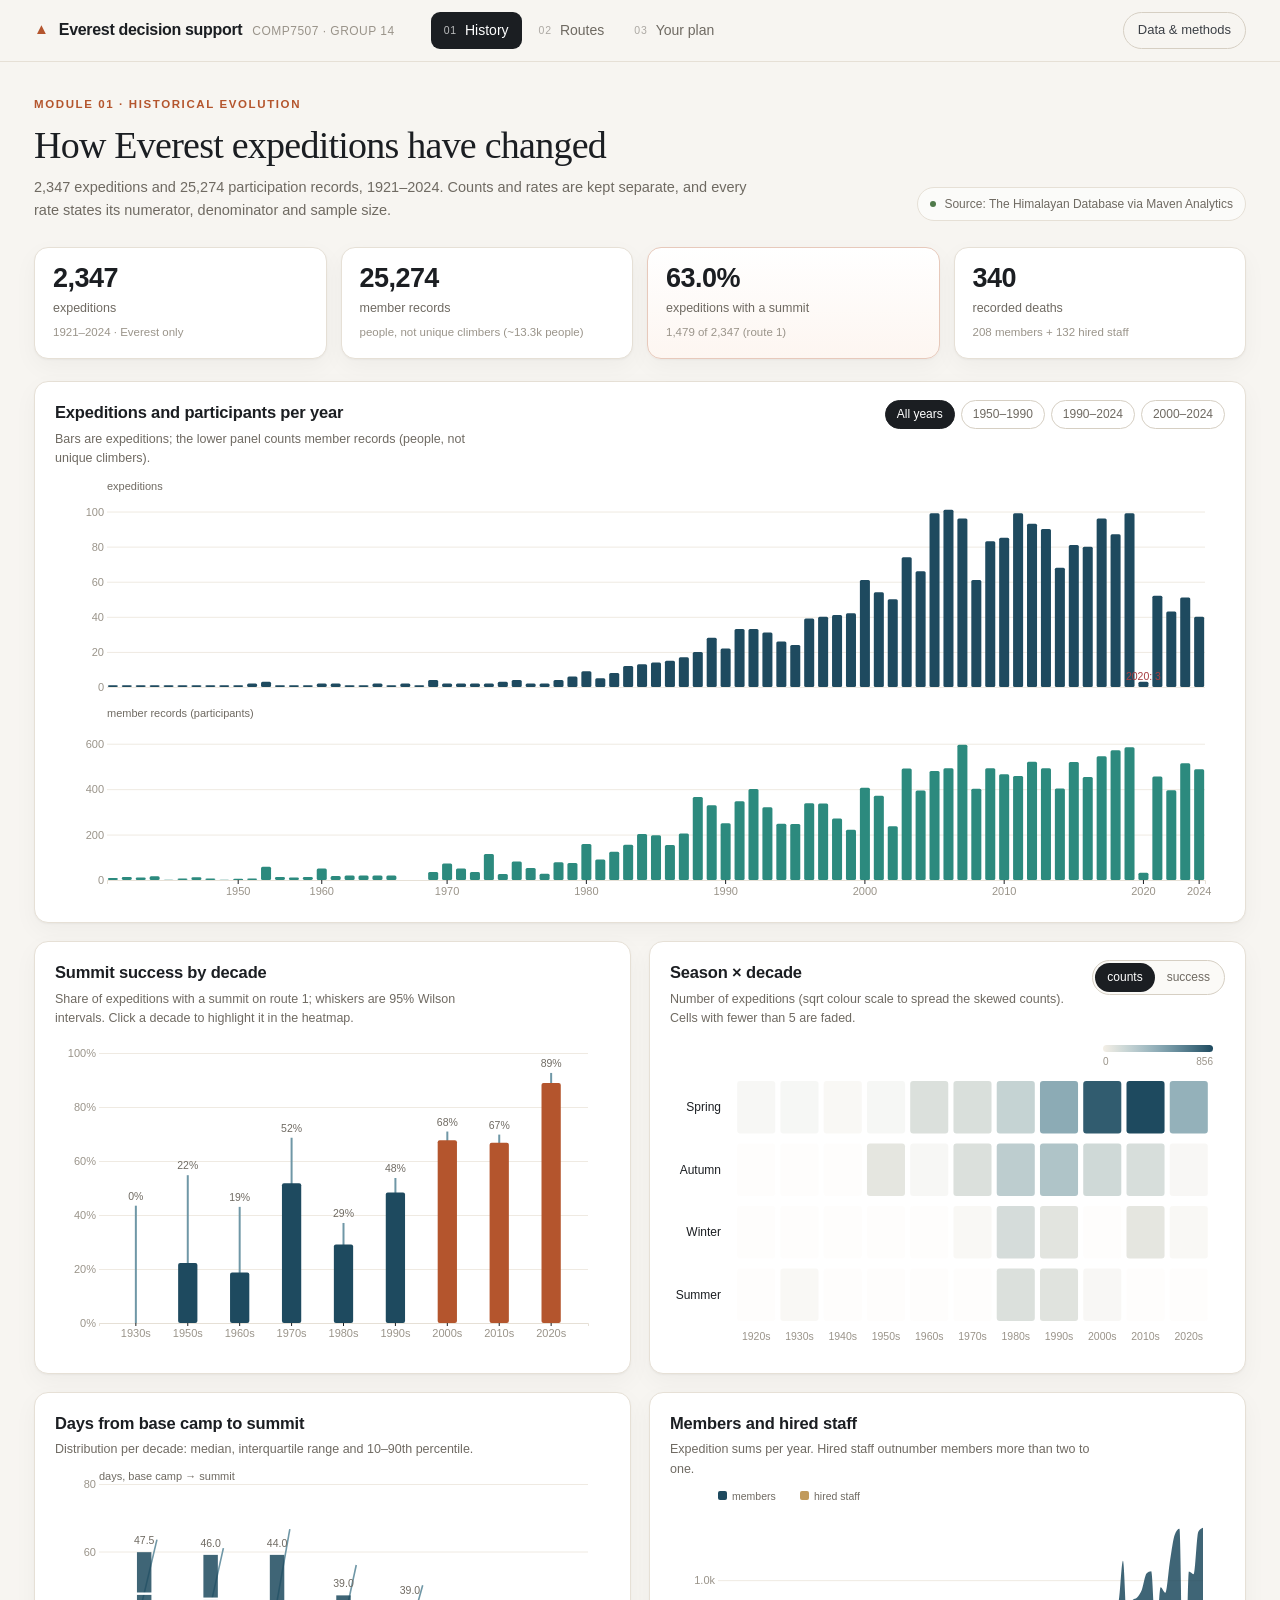
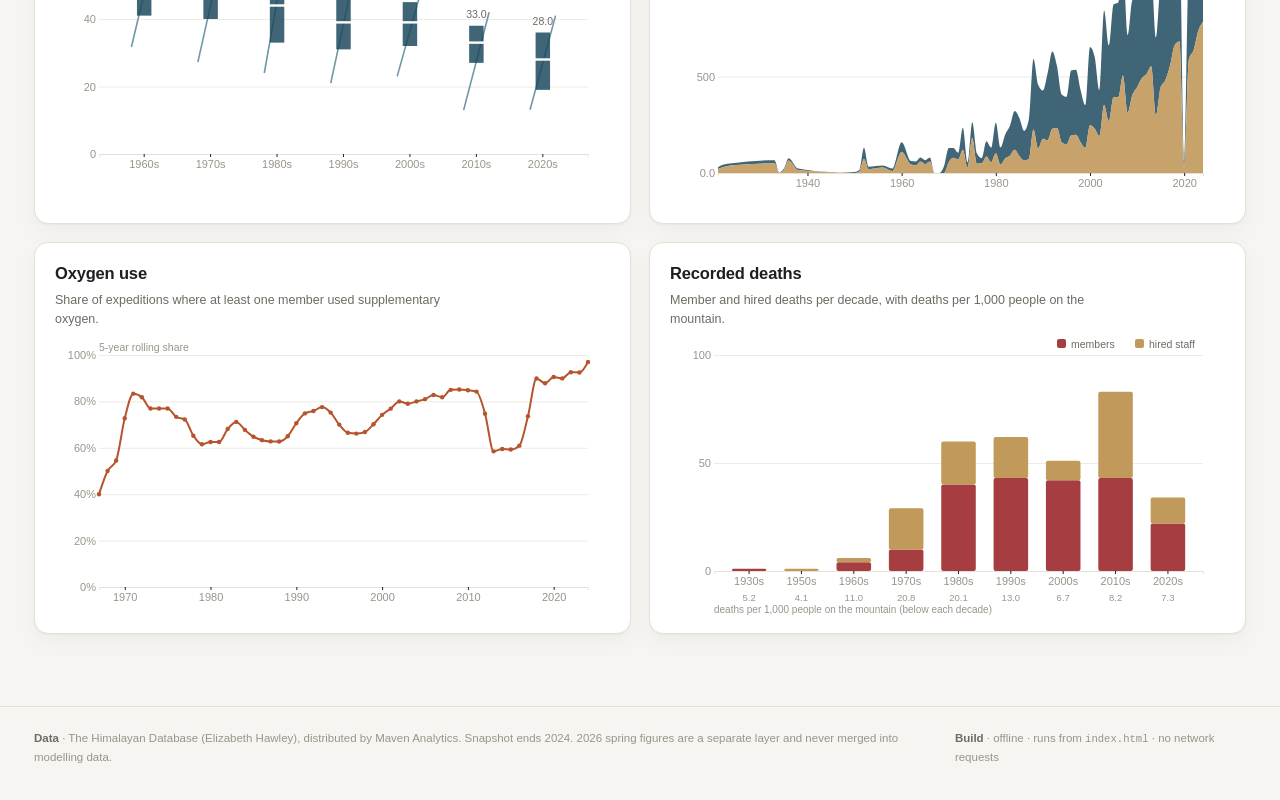
==== COMP7507 Visualization and visual analytics/GroupProject/COMP7507-G14-everest-project/everest-app/index.html @ 8e6b16fb "COMP7507 G14: baseline snapshot of Everest project before page 3 visualization changes Snapshot of t" ====
<!DOCTYPE html>
<html lang="en">
<head>
<meta charset="utf-8">
<meta name="viewport" content="width=device-width, initial-scale=1">
<title>Everest · climbing decision support</title>
<link rel="stylesheet" href="css/app.css">
</head>
<body>

<header class="topbar">
  <div class="brand">
    <span class="brand-mark">▲</span>
    <span class="brand-name">Everest decision support</span>
    <span class="brand-sub">COMP7507 · group 14</span>
  </div>
  <nav class="tabs" role="tablist" aria-label="Sections">
    <button class="tab is-active" role="tab" data-view="history" aria-selected="true">
      <span class="tab-num">01</span> History
    </button>
    <button class="tab" role="tab" data-view="routes" aria-selected="false">
      <span class="tab-num">02</span> Routes
    </button>
    <button class="tab" role="tab" data-view="plan" aria-selected="false">
      <span class="tab-num">03</span> Your plan
    </button>
  </nav>
  <div class="topbar-meta">
    <button class="ghost" id="open-methods" title="Data and methods"><span class="hide-sm">Data &amp; </span>methods</button>
  </div>
</header>

<main>
  <!-- ============================== 01 HISTORY ============================== -->
  <section class="view is-active" id="view-history" role="tabpanel">
    <div class="view-head">
      <div>
        <p class="eyebrow">Module 01 · historical evolution</p>
        <h1>How Everest expeditions have changed</h1>
        <p class="lede">
          2,347 expeditions and 25,274 participation records, 1921–2024. Counts and rates are
          kept separate, and every rate states its numerator, denominator and sample size.
        </p>
      </div>
      <div class="view-note">
        <span class="dot"></span> Source: The Himalayan Database via Maven Analytics
      </div>
    </div>

    <div class="kpis" id="m1-kpis"></div>

    <div class="card card--wide">
      <div class="card-head">
        <div>
          <h2>Expeditions and participants per year</h2>
          <p class="hint">Bars are expeditions; the lower panel counts member records (people, not unique climbers).</p>
        </div>
        <div class="chip-row" id="m1-era-chips"></div>
      </div>
      <div class="chart" id="m1-annual" style="height:430px"></div>
    </div>

    <div class="grid2">
      <div class="card">
        <div class="card-head">
          <div>
            <h2>Summit success by decade</h2>
            <p class="hint" id="m1-success-hint">Share of expeditions with a summit on route 1; whiskers are 95% Wilson intervals. Click a decade to highlight it in the heatmap.</p>
          </div>
        </div>
        <div class="chart" id="m1-success" style="height:320px"></div>
      </div>
      <div class="card">
        <div class="card-head">
          <div>
            <h2>Season × decade</h2>
            <p class="hint" id="m1-heat-hint">Number of expeditions (sqrt colour scale). Cells with fewer than 5 are faded.</p>
          </div>
          <div class="seg" id="m1-heat-toggle">
            <button data-mode="count" class="is-active">counts</button>
            <button data-mode="rate">success</button>
          </div>
        </div>
        <div class="chart" id="m1-heat" style="height:320px"></div>
      </div>
    </div>

    <div class="grid2">
      <div class="card">
        <div class="card-head">
          <div>
            <h2>Days from base camp to summit</h2>
            <p class="hint">Distribution per decade: median, interquartile range and 10–90th percentile.</p>
          </div>
        </div>
        <div class="chart" id="m1-duration" style="height:320px"></div>
      </div>
      <div class="card">
        <div class="card-head">
          <div>
            <h2>Members and hired staff</h2>
            <p class="hint">Expedition sums per year. Hired staff outnumber members more than two to one.</p>
          </div>
        </div>
        <div class="chart" id="m1-structure" style="height:320px"></div>
      </div>
    </div>

    <div class="grid2">
      <div class="card">
        <div class="card-head">
          <div>
            <h2>Oxygen use</h2>
            <p class="hint">Share of expeditions where at least one member used supplementary oxygen.</p>
          </div>
        </div>
        <div class="chart" id="m1-o2" style="height:280px"></div>
      </div>
      <div class="card">
        <div class="card-head">
          <div>
            <h2>Recorded deaths</h2>
            <p class="hint">Member and hired deaths per decade, with deaths per 1,000 people on the mountain.</p>
          </div>
        </div>
        <div class="chart" id="m1-deaths" style="height:280px"></div>
      </div>
    </div>
  </section>

  <!-- ============================== 02 ROUTES ============================== -->
  <section class="view" id="view-routes" role="tabpanel">
    <div class="view-head">
      <div>
        <p class="eyebrow">Module 02 · routes and current situation</p>
        <h1>Compare the two sides, like for like</h1>
        <p class="lede">
          Filter to a side, season, period or route group, then compare success, duration, team
          structure, oxygen and risk. Every number is recomputed from the same expedition rows.
        </p>
      </div>
      <div class="view-note">
        <span class="dot"></span> Terrain: SRTM 30 m · camps: OpenStreetMap
      </div>
    </div>

    <div class="filterbar" id="m2-filters"></div>
    <div class="kpis" id="m2-kpis"></div>

    <div class="grid2">
      <div class="card">
        <div class="card-head">
          <div>
            <h2>South vs north</h2>
            <p class="hint" id="m2-compare-hint">Like-for-like comparison under the current filters.</p>
          </div>
        </div>
        <div class="chart" id="m2-compare" style="height:360px"></div>
      </div>
      <div class="card">
        <div class="card-head">
          <div>
            <h2>Route families</h2>
            <p class="hint">Grouped by the leading route name, at least 20 expeditions, ordered by success.</p>
          </div>
        </div>
        <div class="chart" id="m2-routes" style="height:360px"></div>
      </div>
    </div>

    <div class="card card--wide" id="geo-card">
      <div class="card-head">
        <div>
          <h2>Route and terrain</h2>
          <p class="hint">SRTM elevation model with the two standard routes. Camps, cols and peaks are
          mapped in OpenStreetMap; drag the 3D view to orbit, scroll to zoom.</p>
        </div>
        <div class="seg" id="geo-mode">
          <button data-mode="map">Map</button>
          <button data-mode="3d">3D</button>
          <button data-mode="both" class="is-active">Both</button>
        </div>
      </div>
      <div class="geo-grid mode-both" id="geo-grid">
        <div class="geo-panel">
          <div class="geo-head"><span>Plan view</span><span id="geo-map-note">north up · 1:1</span></div>
          <div class="geo-map" id="geo-map"></div>
        </div>
        <div class="geo-panel" id="geo-panel-3d">
          <div class="geo-head"><span>Terrain</span><span class="geo-note">drag to orbit · scroll to zoom · <button class="geo-reset" id="geo-reset" type="button">reset view</button></span></div>
          <div class="geo-3d" id="geo-3d"></div>
        </div>
      </div>
      <div class="geo-foot" id="geo-foot"></div>
    </div>

    <div class="card card--wide">
      <div class="card-head">
        <div>
          <h2>Camp altitude profile (database)</h2>
          <p class="hint">
            Median altitude recorded in the free-text campsite field, by side, with the share of
            expeditions that list each camp. Hover a node for typical dates. Schematic cross-section, not a map.
          </p>
        </div>
        <div class="seg" id="m2-camp-side">
          <button data-side="south">South</button>
          <button data-side="north">North</button>
          <button data-side="both" class="is-active">Both</button>
        </div>
      </div>
      <div class="chart" id="m2-camps" style="height:380px"></div>
    </div>

    <div class="card card--wide current-card" id="m2-current"></div>
  </section>

  <!-- ============================== 03 PLAN ============================== -->
  <section class="view" id="view-plan" role="tabpanel">
    <div class="view-head">
      <div>
        <p class="eyebrow">Module 03 · profile and historical estimate</p>
        <h1>What would this plan have done?</h1>
        <p class="lede">
          Describe the plan. The estimate is the historical summit share of comparable climbing
          members, with model uncertainty, comparable sample size and calibration shown.
        </p>
      </div>
      <div class="view-note">
        <span class="dot"></span> Associations in historical records, not a forecast or promise
      </div>
    </div>

    <div class="plan-grid">
      <div class="card form-card" id="m3-form"></div>
      <div class="card result-card" id="m3-result"></div>
    </div>

    <div class="grid2">
      <div class="card">
        <div class="card-head">
          <div>
            <h2>Calibration</h2>
            <p class="hint">Predicted vs observed summit share on the held-out 2020–2024 seasons.</p>
          </div>
        </div>
        <div class="chart" id="m3-calibration" style="height:300px"></div>
      </div>
      <div class="card" id="m3-metrics-card"></div>
    </div>
  </section>
</main>

<footer class="footer">
  <div>
    <strong>Data</strong> · The Himalayan Database (Elizabeth Hawley), distributed by Maven Analytics.
    Snapshot ends 2024. 2026 spring figures are a separate layer and never merged into modelling data.
  </div>
  <div>
    <strong>Build</strong> · offline · runs from <code>index.html</code> · no network requests
  </div>
</footer>

<div class="modal" id="methods-modal" aria-hidden="true">
  <div class="modal-panel" role="dialog" aria-modal="true" aria-labelledby="methods-title">
    <div class="modal-head">
      <h2 id="methods-title">Data &amp; methods</h2>
      <button class="ghost" id="close-methods" aria-label="Close">Close ✕</button>
    </div>
    <div class="modal-body" id="methods-body"></div>
  </div>
</div>

<div class="tooltip" id="tooltip" role="status"></div>

<script src="vendor/d3.v7.min.js"></script>
<script src="vendor/three.min.js"></script>
<script src="data/everest_data.js"></script>
<script src="data/model.js"></script>
<script src="data/terrain/terrain.js"></script>
<script src="data/terrain/features.js"></script>
<script src="js/util.js"></script>
<script src="js/module1.js"></script>
<script src="js/module2.js"></script>
<script src="js/geo.js"></script>
<script src="js/module3.js"></script>
<script src="js/selftest.js"></script>
<script src="js/app.js"></script>
</body>
</html>
---- COMP7507 Visualization and visual analytics/GroupProject/COMP7507-G14-everest-project/everest-app/css/app.css ----
/* ==========================================================================
   Everest decision support — COMP7507 group 14
   Offline stylesheet. No web fonts, no external assets.
   ========================================================================== */

:root {
  --bg: #f7f5f1;
  --card: #ffffff;
  --ink: #1b1e22;
  --ink-soft: #3c4046;
  --muted: #6f6a62;
  --faint: #9a948a;
  --line: #e6e0d6;
  --line-strong: #d6cfc3;
  --navy: #1e4a5f;
  --navy-soft: #4d7d8f;
  --rust: #b4552d;
  --rust-soft: #d08a68;
  --teal: #2c8a7e;
  --sand: #c19a5b;
  --plum: #6d4f7c;
  --red: #a63d40;
  --green: #4f7a4a;
  --shadow: 0 1px 2px rgba(28, 24, 18, .04), 0 8px 24px rgba(28, 24, 18, .04);
  --radius: 14px;
}

* { box-sizing: border-box; }

html { scroll-behavior: smooth; }

body {
  margin: 0;
  overflow-x: hidden;
  background: var(--bg);
  color: var(--ink);
  font-family: -apple-system, BlinkMacSystemFont, "Segoe UI", "Helvetica Neue", Arial, sans-serif;
  font-size: 15px;
  line-height: 1.55;
  -webkit-font-smoothing: antialiased;
}

h1, h2, h3 { margin: 0; font-weight: 600; letter-spacing: -.015em; }
p { margin: 0; }
button { font: inherit; color: inherit; cursor: pointer; }
code { font-family: ui-monospace, SFMono-Regular, Menlo, monospace; font-size: .92em; }

/* ---------------------------------------------------------------- topbar */
.topbar {
  position: sticky;
  top: 0;
  z-index: 40;
  display: flex;
  align-items: center;
  gap: 28px;
  padding: 0 34px;
  height: 62px;
  background: rgba(247, 245, 241, .92);
  backdrop-filter: saturate(140%) blur(10px);
  border-bottom: 1px solid var(--line);
}

.brand { display: flex; align-items: baseline; gap: 10px; min-width: 0; }
.brand-mark { color: var(--rust); font-size: 15px; transform: translateY(-1px); }
.brand-name { font-weight: 650; letter-spacing: -.02em; font-size: 16px; white-space: nowrap; }
.brand-sub { color: var(--faint); font-size: 12px; letter-spacing: .04em; text-transform: uppercase; white-space: nowrap; }

.tabs { display: flex; gap: 4px; margin-left: 8px; }
.tab {
  border: 0;
  background: transparent;
  padding: 8px 13px;
  border-radius: 9px;
  color: var(--muted);
  display: flex;
  align-items: center;
  gap: 8px;
  font-size: 14px;
  transition: background .15s, color .15s;
}
.tab:hover { background: rgba(30, 74, 95, .06); color: var(--ink); }
.tab.is-active { background: var(--ink); color: #fff; }
.tab-num { font-size: 10.5px; letter-spacing: .08em; opacity: .55; }
.tab.is-active .tab-num { opacity: .7; }

.topbar-meta { margin-left: auto; }
.ghost {
  border: 1px solid var(--line-strong);
  background: transparent;
  border-radius: 999px;
  padding: 7px 14px;
  font-size: 13px;
  color: var(--ink-soft);
  transition: background .15s, border-color .15s;
}
.ghost:hover { background: #fff; border-color: var(--faint); }

/* ------------------------------------------------------------------ view */
main { max-width: 1280px; margin: 0 auto; padding: 34px 34px 72px; }

.view { display: none; }
.view.is-active { display: block; animation: fade .22s ease; }
@media (prefers-reduced-motion: reduce) {
  .view.is-active { animation: none; }
  * { scroll-behavior: auto !important; }
}
@keyframes fade { from { opacity: 0; transform: translateY(4px); } to { opacity: 1; transform: none; } }

.view-head {
  display: flex;
  justify-content: space-between;
  align-items: flex-end;
  gap: 28px;
  margin-bottom: 26px;
}
.eyebrow {
  font-size: 11.5px;
  letter-spacing: .14em;
  text-transform: uppercase;
  color: var(--rust);
  margin-bottom: 10px;
  font-weight: 600;
}
.view-head h1 {
  font-family: "Iowan Old Style", "Palatino Linotype", Palatino, Georgia, serif;
  font-size: 38px;
  line-height: 1.12;
  font-weight: 500;
  letter-spacing: -.02em;
}
.lede { color: var(--muted); max-width: 720px; margin-top: 10px; font-size: 14.5px; }
.view-note {
  flex: none;
  font-size: 12px;
  color: var(--muted);
  border: 1px solid var(--line);
  background: rgba(255, 255, 255, .6);
  padding: 7px 12px;
  border-radius: 999px;
  display: flex;
  align-items: center;
  gap: 8px;
  white-space: nowrap;
}
.dot { width: 6px; height: 6px; border-radius: 50%; background: var(--green); display: inline-block; }

/* ------------------------------------------------------------------ kpi */
.kpis { display: grid; grid-template-columns: repeat(4, 1fr); gap: 14px; margin-bottom: 22px; }
.kpi {
  background: var(--card);
  border: 1px solid var(--line);
  border-radius: var(--radius);
  padding: 16px 18px;
  box-shadow: var(--shadow);
}
.kpi-value {
  font-size: 27px;
  font-weight: 600;
  letter-spacing: -.02em;
  font-variant-numeric: tabular-nums;
  line-height: 1.1;
}
.kpi-value small { font-size: 14px; font-weight: 500; color: var(--muted); letter-spacing: 0; }
.kpi-label { font-size: 12.5px; color: var(--muted); margin-top: 5px; }
.kpi-sub { font-size: 11.5px; color: var(--faint); margin-top: 6px; }
.kpi--accent { border-color: #e7c9bb; background: linear-gradient(180deg, #fff, #fdf6f1); }

/* ----------------------------------------------------------------- card */
.card {
  background: var(--card);
  border: 1px solid var(--line);
  border-radius: var(--radius);
  padding: 18px 20px 16px;
  box-shadow: var(--shadow);
  margin-bottom: 18px;
  min-width: 0;
}
.card-head {
  display: flex;
  justify-content: space-between;
  align-items: flex-start;
  gap: 18px;
  margin-bottom: 8px;
}
.card h2 { font-size: 16.5px; letter-spacing: -.01em; }
.card .hint { font-size: 12.5px; color: var(--muted); margin-top: 4px; max-width: 62ch; }
.grid2 { display: grid; grid-template-columns: 1fr 1fr; gap: 18px; }
.grid2 .card { margin-bottom: 0; }
.grid2 + .grid2, .card--wide + .grid2, .grid2 + .card, .card + .grid2 { margin-top: 18px; }
.chart { width: 100%; position: relative; }
.chart svg { display: block; overflow: visible; }

/* ------------------------------------------------------------------ seg */
.seg { display: inline-flex; border: 1px solid var(--line-strong); border-radius: 999px; padding: 2px; background: #fbfaf7; }
.seg button {
  border: 0; background: transparent; padding: 5px 12px; border-radius: 999px;
  font-size: 12px; color: var(--muted); transition: background .15s, color .15s;
}
.seg button.is-active { background: var(--ink); color: #fff; }

.chip-row { display: flex; gap: 6px; flex-wrap: wrap; justify-content: flex-end; }
.chip {
  border: 1px solid var(--line-strong); background: #fff; border-radius: 999px;
  padding: 4px 11px; font-size: 12px; color: var(--muted);
}
.chip.is-active { background: var(--ink); border-color: var(--ink); color: #fff; }

/* --------------------------------------------------------------- filters */
.filterbar {
  display: flex; flex-wrap: wrap; gap: 22px; align-items: flex-end;
  background: var(--card); border: 1px solid var(--line); border-radius: var(--radius);
  padding: 14px 18px; margin-bottom: 18px; box-shadow: var(--shadow);
}
.filter-group { display: flex; flex-direction: column; gap: 6px; }
.filter-label { font-size: 10.5px; letter-spacing: .1em; text-transform: uppercase; color: var(--faint); font-weight: 600; }
.filter-group .seg button { padding: 5px 10px; font-size: 12px; }
.filter-reset { margin-left: auto; }

/* --------------------------------------------------------------- tooltip */
.tooltip {
  position: fixed; z-index: 90; pointer-events: none; opacity: 0;
  transform: translate(-50%, -100%);
  background: rgba(27, 30, 34, .95); color: #fff; border-radius: 8px;
  padding: 8px 11px; font-size: 12px; line-height: 1.45; max-width: 300px;
  box-shadow: 0 8px 24px rgba(0, 0, 0, .18); transition: opacity .12s;
}
.tooltip.is-on { opacity: 1; }
.tooltip strong { font-weight: 600; }
.tooltip .tt-muted { color: #b9b6b0; }

/* ------------------------------------------------------------------- geo */
.geo-grid { display: grid; grid-template-columns: 1fr 1fr; gap: 14px; }
.geo-grid.mode-map { grid-template-columns: 1fr; }
.geo-grid.mode-map #geo-panel-3d { display: none; }
.geo-grid.mode-3d { grid-template-columns: 1fr; }
.geo-grid.mode-3d .geo-panel:first-child { display: none; }
.geo-panel { border: 1px solid var(--line); border-radius: 10px; overflow: hidden; background: #fbfaf7; min-width: 0; }
.geo-head { display: flex; justify-content: space-between; gap: 12px; font-size: 10.5px; letter-spacing: .09em;
  text-transform: uppercase; color: var(--faint); padding: 8px 12px; border-bottom: 1px solid var(--line); }
.geo-head .geo-note { text-transform: none; letter-spacing: 0; font-size: 10.5px; }
.geo-reset { border: 0; background: transparent; padding: 0; font: inherit; color: var(--navy);
  text-decoration: underline; cursor: pointer; }
.geo-map { height: 680px; position: relative; }
.geo-3d { height: 680px; position: relative; background: linear-gradient(180deg, #eef3f6 0%, #f8f5ef 78%); }
.geo-3d canvas { display: block; width: 100%; height: 100%; }
.geo-overlay { position: absolute; inset: 0; pointer-events: none; }
.geo-label {
  position: absolute; transform: translate(-50%, -100%); font-size: 10.5px; line-height: 1.2;
  color: var(--ink); background: rgba(255, 255, 255, .82); padding: 1px 4px; border-radius: 3px;
  white-space: nowrap; box-shadow: 0 0 0 1px rgba(0,0,0,.04);
}
.geo-label.is-peak { background: rgba(255,255,255,.6); color: #5a554d; font-size: 10px; }
.geo-hint { position: absolute; left: 12px; bottom: 10px; font-size: 10px; color: rgba(27,30,34,.65);
  background: rgba(255,255,255,.75); padding: 2px 6px; border-radius: 4px; }
.geo-fallback { display: flex; align-items: center; justify-content: center; height: 100%; padding: 24px;
  text-align: center; font-size: 12.5px; color: var(--muted); }
.geo-foot { margin-top: 10px; font-size: 11px; color: var(--faint); line-height: 1.5; }
.geo-foot a { color: var(--navy); text-decoration: none; border-bottom: 1px solid rgba(30,74,95,.25); }
@media (max-width: 1100px) {
  .geo-grid, .geo-grid.mode-both { grid-template-columns: 1fr; }
  .geo-map, .geo-3d { height: 460px; }
}

/* --------------------------------------------------------------- current */
.current-card { background: linear-gradient(180deg, #fffdf9, #fbf7ef); border-color: #e8dcc8; }
.current-grid { display: grid; grid-template-columns: repeat(4, 1fr); gap: 16px; margin-top: 6px; }
.current-item .v { font-size: 24px; font-weight: 600; letter-spacing: -.02em; font-variant-numeric: tabular-nums; }
.current-item .l { font-size: 12.5px; color: var(--ink-soft); margin-top: 2px; }
.current-item .n { font-size: 11px; color: var(--faint); margin-top: 5px; }
.current-src { margin-top: 14px; padding-top: 12px; border-top: 1px dashed var(--line-strong); font-size: 11.5px; color: var(--muted); display: flex; gap: 16px; flex-wrap: wrap; }
.current-src a { color: var(--navy); text-decoration: none; border-bottom: 1px solid rgba(30, 74, 95, .25); }
.current-src a:hover { border-bottom-color: var(--navy); }

/* ------------------------------------------------------------------ plan */
.plan-grid { display: grid; grid-template-columns: 380px 1fr; gap: 18px; margin-bottom: 18px; }
.plan-grid .card { margin-bottom: 0; }

.form-card h2 { font-size: 15px; margin-bottom: 2px; }
.form-section { padding: 14px 0 4px; border-top: 1px solid var(--line); }
.form-section:first-of-type { border-top: 0; padding-top: 6px; }
.field-label { font-size: 11px; letter-spacing: .09em; text-transform: uppercase; color: var(--faint); font-weight: 600; margin-bottom: 8px; display: flex; justify-content: space-between; }
.field-label .val { color: var(--ink); letter-spacing: 0; text-transform: none; font-size: 12.5px; font-variant-numeric: tabular-nums; }
.pills { display: flex; flex-wrap: wrap; gap: 6px; }
.pill {
  border: 1px solid var(--line-strong); background: #fff; border-radius: 9px;
  padding: 7px 10px; font-size: 13px; color: var(--ink-soft); min-width: 44px; text-align: center;
  transition: background .12s, color .12s, border-color .12s;
}
.pill:hover { border-color: var(--faint); }
.pill.is-active { background: var(--ink); border-color: var(--ink); color: #fff; }
.pill--wide { flex: 1; }
.range { width: 100%; accent-color: var(--navy); }
.range-row { display: flex; align-items: center; gap: 12px; }
.range-row output { width: 46px; text-align: right; font-variant-numeric: tabular-nums; font-weight: 600; font-size: 13px; }
.form-note { font-size: 11.5px; color: var(--faint); margin-top: 10px; line-height: 1.45; }
.form-actions { display: flex; gap: 8px; margin-top: 14px; }
.btn {
  border: 0; background: var(--ink); color: #fff; border-radius: 10px;
  padding: 10px 16px; font-size: 13.5px; font-weight: 550;
}
.btn:hover { background: #000; }
.btn--ghost { background: transparent; color: var(--ink-soft); border: 1px solid var(--line-strong); }

/* ---------------------------------------------------------------- result */
.result-card { display: flex; flex-direction: column; min-height: 460px; }
.result-top { display: flex; justify-content: space-between; align-items: flex-start; gap: 16px; }
.result-label { font-size: 11.5px; letter-spacing: .12em; text-transform: uppercase; color: var(--faint); font-weight: 600; }
.big-prob {
  font-size: 68px; line-height: 1; font-weight: 550; letter-spacing: -.04em;
  font-variant-numeric: tabular-nums; margin: 6px 0 2px;
}
.big-prob small { font-size: 26px; letter-spacing: -.02em; color: var(--muted); }
.prob-ci { font-size: 13px; color: var(--muted); font-variant-numeric: tabular-nums; }
.prob-bar { height: 8px; border-radius: 99px; background: #eee9e0; margin-top: 14px; position: relative; overflow: hidden; }
.prob-bar .fill { position: absolute; inset: 0 auto 0 0; background: var(--navy); border-radius: 99px; transition: width .5s cubic-bezier(.2,.7,.3,1); }
.prob-bar .ci { position: absolute; top: 0; bottom: 0; background: rgba(30, 74, 95, .25); transition: left .5s, width .5s; }
.prob-meta { display: flex; gap: 18px; flex-wrap: wrap; margin-top: 12px; font-size: 12.5px; color: var(--muted); }
.prob-meta b { color: var(--ink); font-variant-numeric: tabular-nums; }

.status { font-size: 12px; padding: 5px 10px; border-radius: 999px; border: 1px solid; white-space: nowrap; }
.status--good { color: var(--green); border-color: #cfe0c9; background: #f2f7ef; }
.status--limited { color: #8a6a1f; border-color: #ecdcb6; background: #fbf5e7; }
.status--insufficient { color: var(--red); border-color: #e8c9c5; background: #fbf1ef; }

.result-body { margin-top: 16px; display: grid; grid-template-columns: 1fr 1fr; gap: 18px; flex: 1; align-content: start; }
.result-block h3 { font-size: 11px; letter-spacing: .1em; text-transform: uppercase; color: var(--faint); margin-bottom: 8px; }
.drivers { display: flex; flex-direction: column; gap: 7px; }
.driver { display: grid; grid-template-columns: 1fr 86px; gap: 10px; align-items: center; font-size: 12.5px; }
.driver .bar { height: 6px; border-radius: 99px; background: #eee9e0; position: relative; overflow: hidden; }
.driver .bar i { position: absolute; top: 0; bottom: 0; border-radius: 99px; }
.driver .val { text-align: right; font-variant-numeric: tabular-nums; color: var(--muted); font-size: 12px; }
.result-note { font-size: 12px; color: var(--muted); margin-top: 14px; padding-top: 12px; border-top: 1px dashed var(--line-strong); }
.insufficient { display: flex; flex-direction: column; gap: 10px; padding: 22px 0; }
.insufficient h3 { font-size: 18px; letter-spacing: -.01em; }
.insufficient p { font-size: 13px; color: var(--muted); max-width: 60ch; }
.insufficient .obs { font-size: 13px; color: var(--ink-soft); }

/* -------------------------------------------------------------- cohorts */
.cohort-table { width: 100%; border-collapse: collapse; font-size: 12.5px; font-variant-numeric: tabular-nums; }
.cohort-table th { text-align: right; padding: 6px 4px; border-bottom: 1px solid var(--line); color: var(--faint);
  font-size: 10.5px; letter-spacing: .07em; text-transform: uppercase; font-weight: 600; }
.cohort-table th:first-child { text-align: left; }
.cohort-table td { text-align: right; padding: 7px 4px; border-bottom: 1px solid var(--line); }
.cohort-table td:first-child { text-align: left; color: var(--ink-soft); }
.cohort-table tr.is-on td { background: #f3f7f8; color: var(--ink); font-weight: 550; }

/* -------------------------------------------------------------- metrics */
.metrics-table { width: 100%; border-collapse: collapse; font-size: 12.5px; font-variant-numeric: tabular-nums; }
.metrics-table th, .metrics-table td { text-align: right; padding: 7px 6px; border-bottom: 1px solid var(--line); }
.metrics-table th:first-child, .metrics-table td:first-child { text-align: left; }
.metrics-table th { color: var(--faint); font-weight: 600; font-size: 11px; letter-spacing: .06em; text-transform: uppercase; }
.metrics-table tr.best td { background: #f4f8f3; }
.metrics-note { font-size: 11.5px; color: var(--faint); margin-top: 10px; line-height: 1.5; }

/* ----------------------------------------------------------------- modal */
.modal {
  position: fixed; inset: 0; z-index: 100; display: none;
  background: rgba(24, 22, 18, .42);
  padding: 40px 20px;
}
.modal.is-open { display: flex; justify-content: center; align-items: flex-start; overflow: auto; }
.modal-panel {
  background: var(--card); border-radius: 18px; width: min(860px, 100%);
  box-shadow: 0 30px 80px rgba(0, 0, 0, .25); padding: 26px 30px 30px;
}
.modal-head { display: flex; justify-content: space-between; align-items: center; margin-bottom: 14px; }
.modal-head h2 { font-family: "Iowan Old Style", Georgia, serif; font-size: 26px; font-weight: 500; }
.modal-body h3 { font-size: 13px; letter-spacing: .08em; text-transform: uppercase; color: var(--faint); margin: 22px 0 8px; }
.modal-body p, .modal-body li { font-size: 13.5px; color: var(--ink-soft); }
.modal-body ul { padding-left: 18px; margin: 6px 0; }
.modal-body li { margin-bottom: 6px; }
.modal-body code { background: #f3efe7; padding: 1px 5px; border-radius: 5px; }
.sources { display: flex; flex-direction: column; gap: 6px; font-size: 12.5px; }
.sources a { color: var(--navy); text-decoration: none; }
.sources a:hover { text-decoration: underline; }

/* -------------------------------------------------------------- selftest */
.selftest { position: fixed; inset: 0; z-index: 120; background: rgba(24, 22, 18, .5); padding: 36px 18px; overflow: auto; }
.selftest-card { max-width: 1000px; margin: 0 auto; background: var(--card); border-radius: 16px; padding: 24px 28px 20px; box-shadow: 0 30px 80px rgba(0,0,0,.25); }
.selftest-head { display: flex; justify-content: space-between; align-items: flex-start; gap: 20px; margin-bottom: 14px; }
.selftest-kicker { font-size: 10.5px; letter-spacing: .14em; text-transform: uppercase; color: var(--rust); font-weight: 700; margin-bottom: 6px; }
.selftest-head h2 { font-family: "Iowan Old Style", Georgia, serif; font-size: 24px; font-weight: 500; margin: 0 0 6px; }
.selftest-head p { font-size: 12.5px; color: var(--muted); margin: 0; max-width: 70ch; }
.selftest-grid { border-top: 1px solid var(--line); margin-top: 6px; }
.selftest-row { display: grid; grid-template-columns: 52px 66px 1fr 240px; gap: 10px; align-items: baseline; padding: 7px 2px; border-bottom: 1px solid var(--line); font-size: 12.5px; }
.selftest-row .st { font-size: 10.5px; letter-spacing: .07em; font-weight: 700; }
.selftest-row.ok .st { color: var(--green); }
.selftest-row.bad .st { color: var(--red); }
.selftest-row .area { font-size: 10px; letter-spacing: .07em; text-transform: uppercase; color: var(--faint); }
.selftest-row .detail { text-align: right; color: var(--muted); font-variant-numeric: tabular-nums; }
.selftest-foot { margin-top: 14px; font-size: 11.5px; color: var(--faint); }

/* ---------------------------------------------------------------- footer */
.footer {
  border-top: 1px solid var(--line);
  padding: 22px 34px 34px;
  max-width: 1280px; margin: 0 auto;
  display: flex; justify-content: space-between; gap: 24px;
  font-size: 11.5px; color: var(--faint); line-height: 1.6;
}
.footer strong { color: var(--muted); font-weight: 600; }

/* ------------------------------------------------------------ responsive */
@media (max-width: 1100px) {
  .kpis { grid-template-columns: repeat(2, 1fr); }
  .grid2 { grid-template-columns: 1fr; }
  .plan-grid { grid-template-columns: 1fr; }
  .current-grid { grid-template-columns: repeat(2, 1fr); }
  .topbar { gap: 14px; padding: 0 20px; }
  .brand-sub { display: none; }
  main { padding: 24px 20px 60px; }
  .view-head { flex-direction: column; align-items: flex-start; gap: 12px; }
  .view-head h1 { font-size: 30px; }
}
@media (max-width: 720px) {
  .topbar { padding: 0 12px; gap: 10px; }
  .brand-name, .brand-sub { display: none; }
  .brand-mark { font-size: 17px; }
  .tabs { gap: 0; margin-left: 0; }
  .tab { padding: 7px 8px; font-size: 12.5px; white-space: nowrap; }
  .tab-num { display: none; }
  .topbar-meta .ghost { padding: 6px 10px; font-size: 12px; }
  .hide-sm { display: none; }
  main { padding: 20px 14px 48px; }
  .view-head h1 { font-size: 27px; }
  .lede { font-size: 13.5px; }
  .view-note { white-space: normal; }
  .kpis { grid-template-columns: 1fr 1fr; gap: 10px; }
  .kpi { padding: 13px 14px; }
  .kpi-value { font-size: 23px; }
  .kpi-sub { font-size: 10.5px; }
  .card { padding: 14px 14px 12px; }
  .card-head { flex-direction: column; align-items: flex-start; gap: 8px; }
  .chip-row, .seg { flex-wrap: wrap; justify-content: flex-start; }
  .filterbar { gap: 12px; }
  .footer { flex-direction: column; }
  .big-prob { font-size: 56px; }
  .result-body { grid-template-columns: 1fr; }
  .cohort-table th:nth-child(2), .cohort-table td:nth-child(2) { display: none; }
}
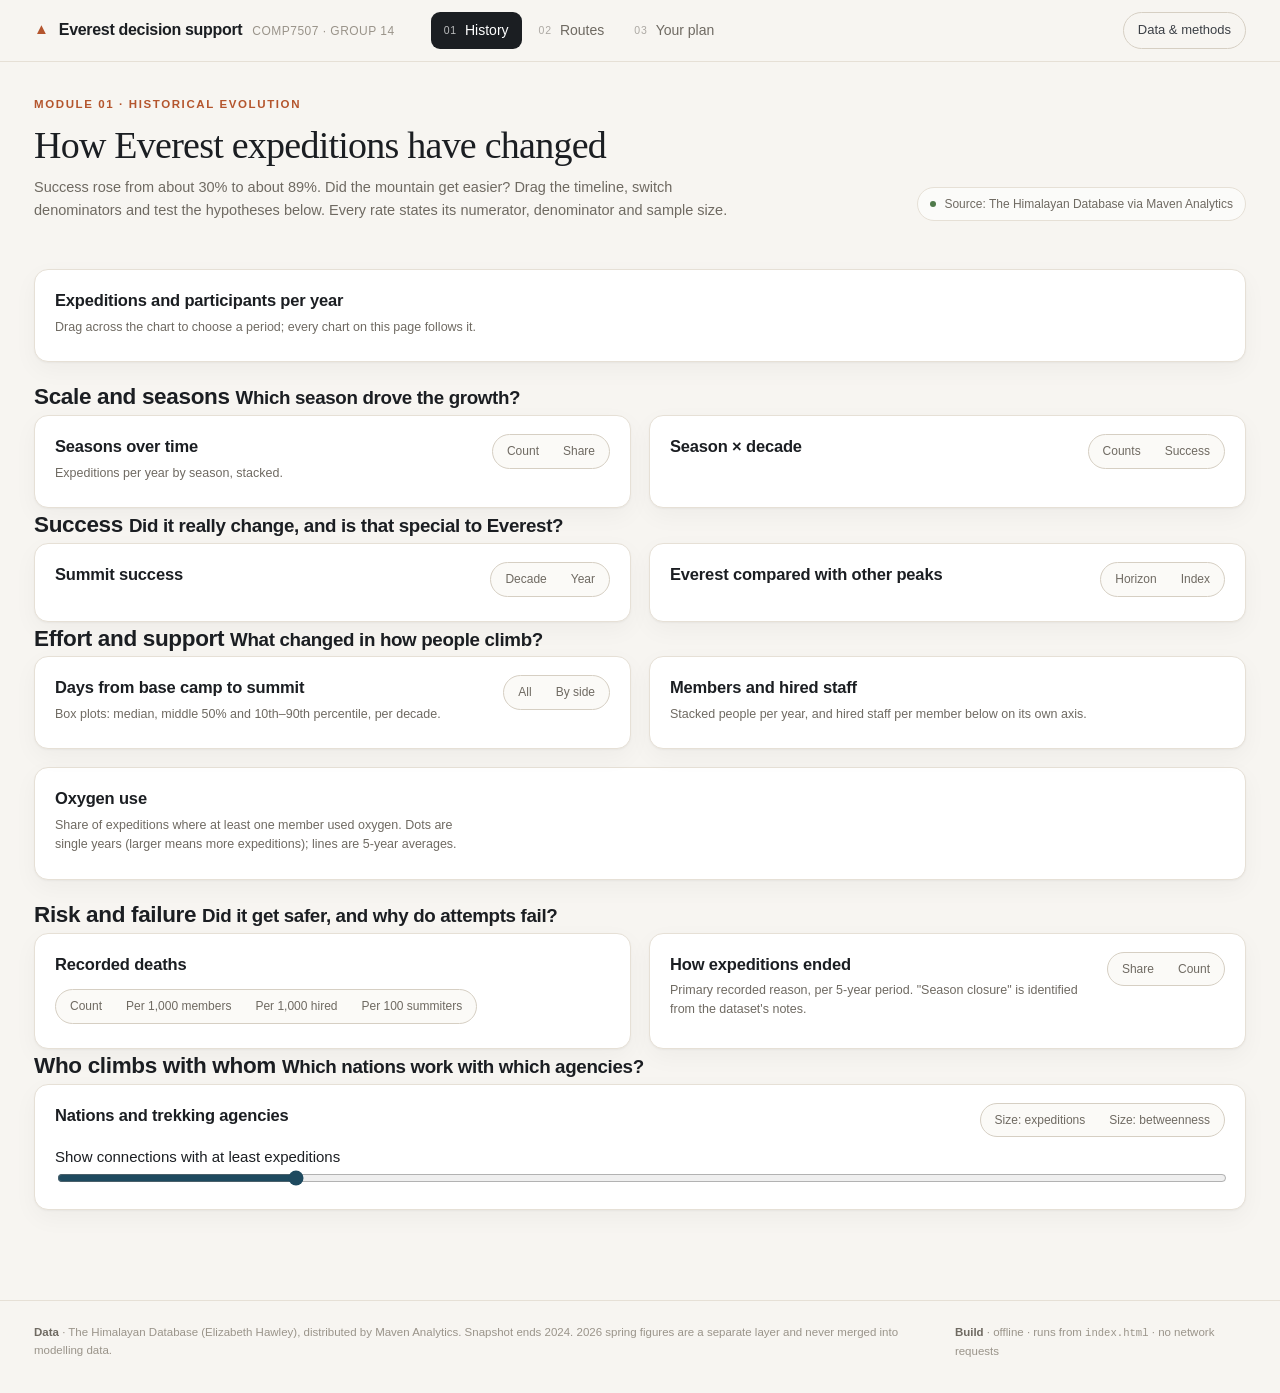
==== commit de00f253: "Page 1: timeline brush linking every chart, plus new comparison and network views - Fix slanted dura" ====
--- a/COMP7507 Visualization and visual analytics/GroupProject/COMP7507-G14-everest-project/everest-app/index.html
+++ b/COMP7507 Visualization and visual analytics/GroupProject/COMP7507-G14-everest-project/everest-app/index.html
@@ -38,8 +38,8 @@
         <p class="eyebrow">Module 01 · historical evolution</p>
         <h1>How Everest expeditions have changed</h1>
         <p class="lede">
-          2,347 expeditions and 25,274 participation records, 1921–2024. Counts and rates are
-          kept separate, and every rate states its numerator, denominator and sample size.
+          Success rose from about 30% to about 89%. Did the mountain get easier? Drag the timeline,
+          switch denominators and test the hypotheses below. Every rate states its numerator, denominator and sample size.
         </p>
       </div>
       <div class="view-note">
@@ -48,82 +48,103 @@
     </div>
 
     <div class="kpis" id="m1-kpis"></div>
-
-    <div class="card card--wide">
+    <div class="findings" id="m1-findings"></div>
+
+    <div class="card card--wide" id="m1-card-annual">
       <div class="card-head">
         <div>
           <h2>Expeditions and participants per year</h2>
-          <p class="hint">Bars are expeditions; the lower panel counts member records (people, not unique climbers).</p>
+          <p class="hint">Drag across the chart to choose a period; every chart on this page follows it. <b id="m1-range-label"></b></p>
         </div>
         <div class="chip-row" id="m1-era-chips"></div>
       </div>
-      <div class="chart" id="m1-annual" style="height:430px"></div>
-    </div>
-
+      <div class="chart" id="m1-annual"></div>
+    </div>
+
+    <h2 class="section-title">Scale and seasons <small>Which season drove the growth?</small></h2>
     <div class="grid2">
-      <div class="card">
-        <div class="card-head">
-          <div>
-            <h2>Summit success by decade</h2>
-            <p class="hint" id="m1-success-hint">Share of expeditions with a summit on route 1; whiskers are 95% Wilson intervals. Click a decade to highlight it in the heatmap.</p>
-          </div>
-        </div>
-        <div class="chart" id="m1-success" style="height:320px"></div>
-      </div>
-      <div class="card">
-        <div class="card-head">
-          <div>
-            <h2>Season × decade</h2>
-            <p class="hint" id="m1-heat-hint">Number of expeditions (sqrt colour scale). Cells with fewer than 5 are faded.</p>
-          </div>
-          <div class="seg" id="m1-heat-toggle">
-            <button data-mode="count" class="is-active">counts</button>
-            <button data-mode="rate">success</button>
-          </div>
-        </div>
-        <div class="chart" id="m1-heat" style="height:320px"></div>
-      </div>
-    </div>
-
+      <div class="card" id="m1-card-season">
+        <div class="card-head">
+          <div><h2>Seasons over time</h2><p class="hint">Expeditions per year by season, stacked.</p></div>
+          <div class="seg" id="m1-season-mode"><button data-mode="count">Count</button><button data-mode="share">Share</button></div>
+        </div>
+        <div class="chart" id="m1-season"></div>
+      </div>
+      <div class="card" id="m1-card-heat">
+        <div class="card-head">
+          <div><h2>Season × decade</h2><p class="hint" id="m1-heat-hint"></p></div>
+          <div class="seg" id="m1-heat-toggle"><button data-mode="count">Counts</button><button data-mode="rate">Success</button></div>
+        </div>
+        <div class="chart" id="m1-heat"></div>
+      </div>
+    </div>
+
+    <h2 class="section-title">Success <small>Did it really change, and is that special to Everest?</small></h2>
     <div class="grid2">
-      <div class="card">
-        <div class="card-head">
-          <div>
-            <h2>Days from base camp to summit</h2>
-            <p class="hint">Distribution per decade: median, interquartile range and 10–90th percentile.</p>
-          </div>
-        </div>
-        <div class="chart" id="m1-duration" style="height:320px"></div>
-      </div>
-      <div class="card">
-        <div class="card-head">
-          <div>
-            <h2>Members and hired staff</h2>
-            <p class="hint">Expedition sums per year. Hired staff outnumber members more than two to one.</p>
-          </div>
-        </div>
-        <div class="chart" id="m1-structure" style="height:320px"></div>
-      </div>
-    </div>
-
+      <div class="card" id="m1-card-success">
+        <div class="card-head">
+          <div><h2>Summit success</h2><p class="hint" id="m1-success-hint"></p></div>
+          <div class="seg" id="m1-success-mode"><button data-mode="decade">Decade</button><button data-mode="year">Year</button></div>
+        </div>
+        <div class="chart" id="m1-success"></div>
+      </div>
+      <div class="card" id="m1-card-peaks">
+        <div class="card-head">
+          <div><h2>Everest compared with other peaks</h2><p class="hint" id="m1-peaks-hint"></p></div>
+          <div class="seg" id="m1-peaks-mode"><button data-mode="horizon">Horizon</button><button data-mode="index">Index</button></div>
+        </div>
+        <div class="chart" id="m1-peaks"></div>
+      </div>
+    </div>
+
+    <h2 class="section-title">Effort and support <small>What changed in how people climb?</small></h2>
     <div class="grid2">
-      <div class="card">
-        <div class="card-head">
-          <div>
-            <h2>Oxygen use</h2>
-            <p class="hint">Share of expeditions where at least one member used supplementary oxygen.</p>
-          </div>
-        </div>
-        <div class="chart" id="m1-o2" style="height:280px"></div>
-      </div>
-      <div class="card">
-        <div class="card-head">
-          <div>
-            <h2>Recorded deaths</h2>
-            <p class="hint">Member and hired deaths per decade, with deaths per 1,000 people on the mountain.</p>
-          </div>
-        </div>
-        <div class="chart" id="m1-deaths" style="height:280px"></div>
+      <div class="card" id="m1-card-duration">
+        <div class="card-head">
+          <div><h2>Days from base camp to summit</h2><p class="hint">Box plots: median, middle 50% and 10th–90th percentile, per decade.</p></div>
+          <div class="seg" id="m1-duration-mode"><button data-mode="all">All</button><button data-mode="side">By side</button></div>
+        </div>
+        <div class="chart" id="m1-duration"></div>
+      </div>
+      <div class="card" id="m1-card-structure">
+        <div class="card-head"><div><h2>Members and hired staff</h2><p class="hint">Stacked people per year, and hired staff per member below on its own axis.</p></div></div>
+        <div class="chart" id="m1-structure"></div>
+      </div>
+    </div>
+    <div class="card card--wide" id="m1-card-o2" style="margin-top:18px">
+      <div class="card-head"><div><h2>Oxygen use</h2><p class="hint">Share of expeditions where at least one member used oxygen. Dots are single years (larger means more expeditions); lines are 5-year averages.</p></div></div>
+      <div class="chart" id="m1-o2"></div>
+    </div>
+
+    <h2 class="section-title">Risk and failure <small>Did it get safer, and why do attempts fail?</small></h2>
+    <div class="grid2">
+      <div class="card" id="m1-card-deaths">
+        <div class="card-head">
+          <div><h2>Recorded deaths</h2><p class="hint" id="m1-deaths-hint"></p></div>
+        </div>
+        <div class="seg seg--wrap" id="m1-deaths-mode" style="margin-bottom:8px"><button data-mode="count">Count</button><button data-mode="members">Per 1,000 members</button><button data-mode="hired">Per 1,000 hired</button><button data-mode="summits">Per 100 summiters</button></div>
+        <div class="chart" id="m1-deaths"></div>
+      </div>
+      <div class="card" id="m1-card-ended">
+        <div class="card-head">
+          <div><h2>How expeditions ended</h2><p class="hint">Primary recorded reason, per 5-year period. "Season closure" is identified from the dataset's notes.</p></div>
+          <div class="seg" id="m1-ended-mode"><button data-mode="share">Share</button><button data-mode="count">Count</button></div>
+        </div>
+        <div class="chart" id="m1-ended"></div>
+      </div>
+    </div>
+
+    <h2 class="section-title">Who climbs with whom <small>Which nations work with which agencies?</small></h2>
+    <div class="card card--wide" id="m1-card-net">
+      <div class="card-head">
+        <div><h2>Nations and trekking agencies</h2><p class="hint" id="m1-net-hint"></p></div>
+        <div class="seg" id="m1-net-size"><button data-mode="expeditions">Size: expeditions</button><button data-mode="betweenness">Size: betweenness</button></div>
+      </div>
+      <div class="net-controls"><label>Show connections with at least <output id="m1-net-out"></output> expeditions
+        <input type="range" id="m1-net-min" class="range" min="2" max="12" step="1" value="4"></label></div>
+      <div class="net-layout">
+        <div class="chart" id="m1-net"></div>
+        <div class="net-side" id="m1-net-side"></div>
       </div>
     </div>
   </section>
@@ -222,8 +243,8 @@
         <p class="eyebrow">Module 03 · profile and historical estimate</p>
         <h1>What would this plan have done?</h1>
         <p class="lede">
-          Describe the plan. The estimate is the historical summit share of comparable climbing
-          members, with model uncertainty, comparable sample size and calibration shown.
+          Describe a plan, then see how sure the estimate is, how this plan behaved through time,
+          which choices travel together, and which real expeditions resemble it.
         </p>
       </div>
       <div class="view-note">
@@ -231,22 +252,107 @@
       </div>
     </div>
 
+    <div class="findings" id="m3-findings"></div>
+
     <div class="plan-grid">
-      <div class="card form-card" id="m3-form"></div>
-      <div class="card result-card" id="m3-result"></div>
-    </div>
-
-    <div class="grid2">
-      <div class="card">
-        <div class="card-head">
-          <div>
-            <h2>Calibration</h2>
-            <p class="hint">Predicted vs observed summit share on the held-out 2020–2024 seasons.</p>
-          </div>
-        </div>
-        <div class="chart" id="m3-calibration" style="height:300px"></div>
-      </div>
-      <div class="card" id="m3-metrics-card"></div>
+      <aside class="card form-card" id="m3-form"></aside>
+      <div class="plan-main">
+        <div class="card plan-time-card" id="m3-timeline-card">
+          <div class="tl-head">
+            <div><strong>Period for all views below</strong> <span id="m3-range-label" class="tl-range"></span></div>
+            <label class="tl-check"><input type="checkbox" id="m3-closure" checked> Exclude expeditions abandoned in the 2014–15 closures</label>
+          </div>
+          <div class="chart" id="m3-timeline"></div>
+        </div>
+        <nav class="subtabs" id="m3-subtabs" role="tablist" aria-label="Plan sections">
+          <button role="tab" data-tab="estimate">Estimate</button>
+          <button role="tab" data-tab="time">Over time</button>
+          <button role="tab" data-tab="links">Connections</button>
+          <button role="tab" data-tab="records">Records</button>
+          <button role="tab" data-tab="trust">Trust</button>
+        </nav>
+
+        <div class="plan-tab" data-tab="estimate">
+          <div class="card result-card" id="m3-result"></div>
+        </div>
+
+        <div class="plan-tab" data-tab="time">
+          <div class="card" id="m3-card-through">
+            <div class="card-head">
+              <div><h2>Your plan through time</h2>
+              <p class="hint" id="m3-through-hint"></p></div>
+              <div class="seg" id="m3-rule">
+                <button data-mode="exact">Exact</button><button data-mode="mid">Wider</button><button data-mode="broad">Widest</button>
+              </div>
+            </div>
+            <div class="chart" id="m3-through"></div>
+          </div>
+          <div class="card" id="m3-card-grid">
+            <div class="card-head"><div><h2>When does each factor matter?</h2>
+              <p class="hint">Summit share compared with all climbing members in the same period, in percentage points. Hatched cells have fewer than 10 records. Click a row to add it to the index chart.</p></div></div>
+            <div class="chart" id="m3-grid"></div>
+          </div>
+          <div class="card" id="m3-card-index">
+            <div class="card-head"><div><h2>Which groups improved fastest?</h2>
+              <p class="hint" id="m3-index-hint"></p></div></div>
+            <div class="chart" id="m3-index"></div>
+          </div>
+        </div>
+
+        <div class="plan-tab" data-tab="links">
+          <div class="card" id="m3-card-net">
+            <div class="card-head">
+              <div><h2>Which choices travel together?</h2>
+              <p class="hint" id="m3-net-hint"></p></div>
+              <div class="seg-row">
+                <div class="seg" id="m3-net-view"><button data-mode="net">Network</button><button data-mode="matrix">Matrix</button></div>
+                <div class="seg" id="m3-net-scope"><button data-mode="all">All</button><button data-mode="plan">My plan</button></div>
+              </div>
+            </div>
+            <div class="net-controls"><label>Show links at least <output id="m3-lift-out"></output> as common as chance
+              <input type="range" id="m3-lift" class="range" min="1.1" max="3" step="0.1" value="1.3"></label></div>
+            <div class="chart" id="m3-net"></div>
+          </div>
+          <div class="card" id="m3-card-tree">
+            <div class="card-head">
+              <div><h2>Where does this plan sit among all plans?</h2>
+              <p class="hint">Width is the number of climbing members; colour compares summit share with the period average. Your plan's path is outlined. Click a block to zoom in.</p></div>
+              <button class="ghost" id="m3-tree-apply" type="button">Use the zoomed branch as my plan</button>
+            </div>
+            <div class="tree-crumb" id="m3-tree-crumb"></div>
+            <div class="chart" id="m3-tree"></div>
+          </div>
+        </div>
+
+        <div class="plan-tab" data-tab="records">
+          <div class="card" id="m3-card-pcp">
+            <div class="card-head">
+              <div><h2>Which real expeditions resemble this plan?</h2>
+              <p class="hint" id="m3-pcp-hint"></p></div>
+              <div class="seg-row">
+                <div class="seg" id="m3-pcp-scope"><button data-mode="match">Same side and season</button><button data-mode="all">All</button></div>
+                <div class="seg" id="m3-pcp-order"><button data-mode="logic">Plan order</button><button data-mode="corr">Strongest link first</button></div>
+              </div>
+            </div>
+            <div class="chart" id="m3-pcp"></div>
+            <div id="m3-pcp-table"></div>
+          </div>
+        </div>
+
+        <div class="plan-tab" data-tab="trust">
+          <div class="grid2">
+            <div class="card">
+              <div class="card-head"><div><h2>Calibration</h2>
+                <p class="hint" id="m3-cal-hint"></p></div>
+                <div class="seg" id="m3-cal-mode"><button data-mode="test">Held out</button><button data-mode="all">Fitted</button></div></div>
+              <div class="chart" id="m3-calibration"></div>
+            </div>
+            <div class="card" id="m3-metrics-card"></div>
+          </div>
+          <div class="card" id="m3-cohorts" style="margin-top:18px"></div>
+          <div class="card" id="m3-closure-card"></div>
+        </div>
+      </div>
     </div>
   </section>
 </main>
@@ -277,13 +383,20 @@
 <script src="vendor/three.min.js"></script>
 <script src="data/everest_data.js"></script>
 <script src="data/model.js"></script>
+<script src="data/plan_data.js"></script>
 <script src="data/terrain/terrain.js"></script>
 <script src="data/terrain/features.js"></script>
 <script src="js/util.js"></script>
+<script src="js/store.js"></script>
+<script src="js/network.js"></script>
 <script src="js/module1.js"></script>
 <script src="js/module2.js"></script>
 <script src="js/geo.js"></script>
+<script src="js/plan_core.js"></script>
 <script src="js/module3.js"></script>
+<script src="js/plan_time.js"></script>
+<script src="js/plan_links.js"></script>
+<script src="js/plan_records.js"></script>
 <script src="js/selftest.js"></script>
 <script src="js/app.js"></script>
 </body>
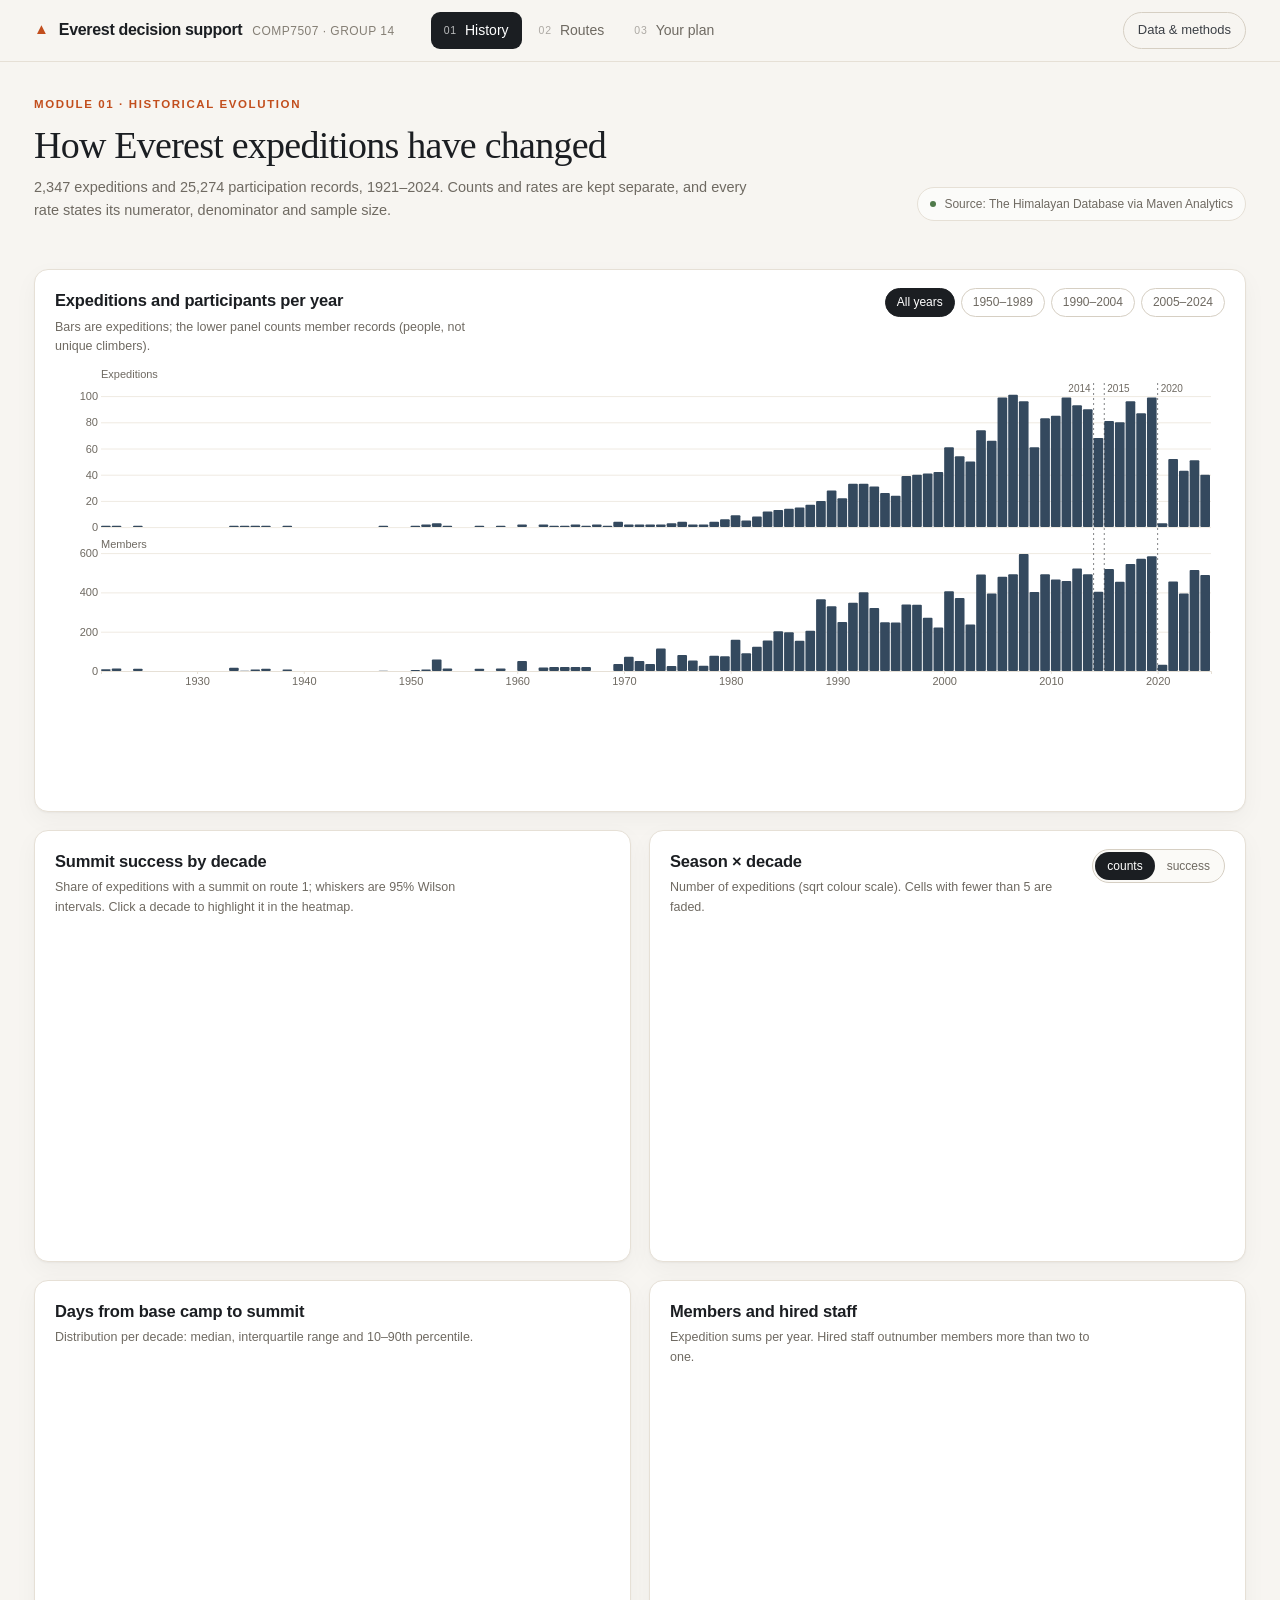
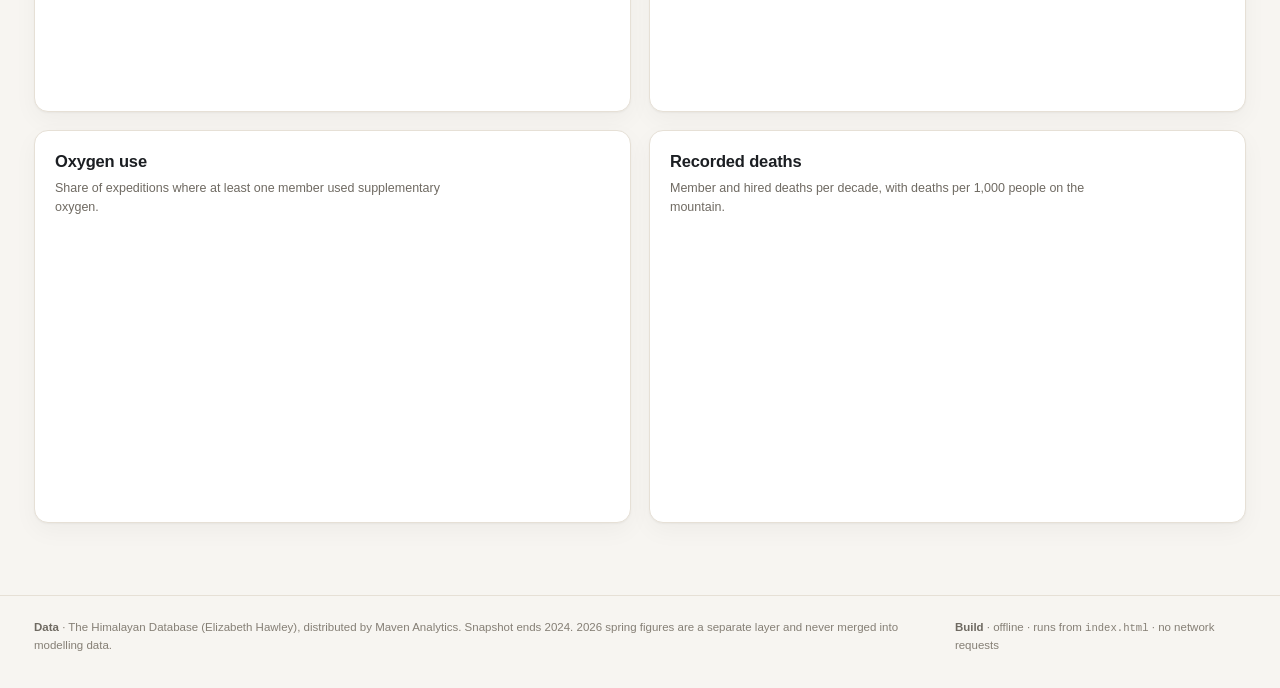
==== commit 6601db72: "Page 3: add time, connection and record views; retrain without 2014-15 closures - Estimate: uncertai" ====
--- a/COMP7507 Visualization and visual analytics/GroupProject/COMP7507-G14-everest-project/everest-app/index.html
+++ b/COMP7507 Visualization and visual analytics/GroupProject/COMP7507-G14-everest-project/everest-app/index.html
@@ -38,8 +38,8 @@
         <p class="eyebrow">Module 01 · historical evolution</p>
         <h1>How Everest expeditions have changed</h1>
         <p class="lede">
-          Success rose from about 30% to about 89%. Did the mountain get easier? Drag the timeline,
-          switch denominators and test the hypotheses below. Every rate states its numerator, denominator and sample size.
+          2,347 expeditions and 25,274 participation records, 1921–2024. Counts and rates are
+          kept separate, and every rate states its numerator, denominator and sample size.
         </p>
       </div>
       <div class="view-note">
@@ -48,103 +48,82 @@
     </div>
 
     <div class="kpis" id="m1-kpis"></div>
-    <div class="findings" id="m1-findings"></div>
-
-    <div class="card card--wide" id="m1-card-annual">
+
+    <div class="card card--wide">
       <div class="card-head">
         <div>
           <h2>Expeditions and participants per year</h2>
-          <p class="hint">Drag across the chart to choose a period; every chart on this page follows it. <b id="m1-range-label"></b></p>
+          <p class="hint">Bars are expeditions; the lower panel counts member records (people, not unique climbers).</p>
         </div>
         <div class="chip-row" id="m1-era-chips"></div>
       </div>
-      <div class="chart" id="m1-annual"></div>
-    </div>
-
-    <h2 class="section-title">Scale and seasons <small>Which season drove the growth?</small></h2>
+      <div class="chart" id="m1-annual" style="height:430px"></div>
+    </div>
+
     <div class="grid2">
-      <div class="card" id="m1-card-season">
-        <div class="card-head">
-          <div><h2>Seasons over time</h2><p class="hint">Expeditions per year by season, stacked.</p></div>
-          <div class="seg" id="m1-season-mode"><button data-mode="count">Count</button><button data-mode="share">Share</button></div>
-        </div>
-        <div class="chart" id="m1-season"></div>
-      </div>
-      <div class="card" id="m1-card-heat">
-        <div class="card-head">
-          <div><h2>Season × decade</h2><p class="hint" id="m1-heat-hint"></p></div>
-          <div class="seg" id="m1-heat-toggle"><button data-mode="count">Counts</button><button data-mode="rate">Success</button></div>
-        </div>
-        <div class="chart" id="m1-heat"></div>
-      </div>
-    </div>
-
-    <h2 class="section-title">Success <small>Did it really change, and is that special to Everest?</small></h2>
+      <div class="card">
+        <div class="card-head">
+          <div>
+            <h2>Summit success by decade</h2>
+            <p class="hint" id="m1-success-hint">Share of expeditions with a summit on route 1; whiskers are 95% Wilson intervals. Click a decade to highlight it in the heatmap.</p>
+          </div>
+        </div>
+        <div class="chart" id="m1-success" style="height:320px"></div>
+      </div>
+      <div class="card">
+        <div class="card-head">
+          <div>
+            <h2>Season × decade</h2>
+            <p class="hint" id="m1-heat-hint">Number of expeditions (sqrt colour scale). Cells with fewer than 5 are faded.</p>
+          </div>
+          <div class="seg" id="m1-heat-toggle">
+            <button data-mode="count" class="is-active">counts</button>
+            <button data-mode="rate">success</button>
+          </div>
+        </div>
+        <div class="chart" id="m1-heat" style="height:320px"></div>
+      </div>
+    </div>
+
     <div class="grid2">
-      <div class="card" id="m1-card-success">
-        <div class="card-head">
-          <div><h2>Summit success</h2><p class="hint" id="m1-success-hint"></p></div>
-          <div class="seg" id="m1-success-mode"><button data-mode="decade">Decade</button><button data-mode="year">Year</button></div>
-        </div>
-        <div class="chart" id="m1-success"></div>
-      </div>
-      <div class="card" id="m1-card-peaks">
-        <div class="card-head">
-          <div><h2>Everest compared with other peaks</h2><p class="hint" id="m1-peaks-hint"></p></div>
-          <div class="seg" id="m1-peaks-mode"><button data-mode="horizon">Horizon</button><button data-mode="index">Index</button></div>
-        </div>
-        <div class="chart" id="m1-peaks"></div>
-      </div>
-    </div>
-
-    <h2 class="section-title">Effort and support <small>What changed in how people climb?</small></h2>
+      <div class="card">
+        <div class="card-head">
+          <div>
+            <h2>Days from base camp to summit</h2>
+            <p class="hint">Distribution per decade: median, interquartile range and 10–90th percentile.</p>
+          </div>
+        </div>
+        <div class="chart" id="m1-duration" style="height:320px"></div>
+      </div>
+      <div class="card">
+        <div class="card-head">
+          <div>
+            <h2>Members and hired staff</h2>
+            <p class="hint">Expedition sums per year. Hired staff outnumber members more than two to one.</p>
+          </div>
+        </div>
+        <div class="chart" id="m1-structure" style="height:320px"></div>
+      </div>
+    </div>
+
     <div class="grid2">
-      <div class="card" id="m1-card-duration">
-        <div class="card-head">
-          <div><h2>Days from base camp to summit</h2><p class="hint">Box plots: median, middle 50% and 10th–90th percentile, per decade.</p></div>
-          <div class="seg" id="m1-duration-mode"><button data-mode="all">All</button><button data-mode="side">By side</button></div>
-        </div>
-        <div class="chart" id="m1-duration"></div>
-      </div>
-      <div class="card" id="m1-card-structure">
-        <div class="card-head"><div><h2>Members and hired staff</h2><p class="hint">Stacked people per year, and hired staff per member below on its own axis.</p></div></div>
-        <div class="chart" id="m1-structure"></div>
-      </div>
-    </div>
-    <div class="card card--wide" id="m1-card-o2" style="margin-top:18px">
-      <div class="card-head"><div><h2>Oxygen use</h2><p class="hint">Share of expeditions where at least one member used oxygen. Dots are single years (larger means more expeditions); lines are 5-year averages.</p></div></div>
-      <div class="chart" id="m1-o2"></div>
-    </div>
-
-    <h2 class="section-title">Risk and failure <small>Did it get safer, and why do attempts fail?</small></h2>
-    <div class="grid2">
-      <div class="card" id="m1-card-deaths">
-        <div class="card-head">
-          <div><h2>Recorded deaths</h2><p class="hint" id="m1-deaths-hint"></p></div>
-        </div>
-        <div class="seg seg--wrap" id="m1-deaths-mode" style="margin-bottom:8px"><button data-mode="count">Count</button><button data-mode="members">Per 1,000 members</button><button data-mode="hired">Per 1,000 hired</button><button data-mode="summits">Per 100 summiters</button></div>
-        <div class="chart" id="m1-deaths"></div>
-      </div>
-      <div class="card" id="m1-card-ended">
-        <div class="card-head">
-          <div><h2>How expeditions ended</h2><p class="hint">Primary recorded reason, per 5-year period. "Season closure" is identified from the dataset's notes.</p></div>
-          <div class="seg" id="m1-ended-mode"><button data-mode="share">Share</button><button data-mode="count">Count</button></div>
-        </div>
-        <div class="chart" id="m1-ended"></div>
-      </div>
-    </div>
-
-    <h2 class="section-title">Who climbs with whom <small>Which nations work with which agencies?</small></h2>
-    <div class="card card--wide" id="m1-card-net">
-      <div class="card-head">
-        <div><h2>Nations and trekking agencies</h2><p class="hint" id="m1-net-hint"></p></div>
-        <div class="seg" id="m1-net-size"><button data-mode="expeditions">Size: expeditions</button><button data-mode="betweenness">Size: betweenness</button></div>
-      </div>
-      <div class="net-controls"><label>Show connections with at least <output id="m1-net-out"></output> expeditions
-        <input type="range" id="m1-net-min" class="range" min="2" max="12" step="1" value="4"></label></div>
-      <div class="net-layout">
-        <div class="chart" id="m1-net"></div>
-        <div class="net-side" id="m1-net-side"></div>
+      <div class="card">
+        <div class="card-head">
+          <div>
+            <h2>Oxygen use</h2>
+            <p class="hint">Share of expeditions where at least one member used supplementary oxygen.</p>
+          </div>
+        </div>
+        <div class="chart" id="m1-o2" style="height:280px"></div>
+      </div>
+      <div class="card">
+        <div class="card-head">
+          <div>
+            <h2>Recorded deaths</h2>
+            <p class="hint">Member and hired deaths per decade, with deaths per 1,000 people on the mountain.</p>
+          </div>
+        </div>
+        <div class="chart" id="m1-deaths" style="height:280px"></div>
       </div>
     </div>
   </section>
@@ -388,7 +367,6 @@
 <script src="data/terrain/features.js"></script>
 <script src="js/util.js"></script>
 <script src="js/store.js"></script>
-<script src="js/network.js"></script>
 <script src="js/module1.js"></script>
 <script src="js/module2.js"></script>
 <script src="js/geo.js"></script>
--- a/COMP7507 Visualization and visual analytics/GroupProject/COMP7507-G14-everest-project/everest-app/css/app.css
+++ b/COMP7507 Visualization and visual analytics/GroupProject/COMP7507-G14-everest-project/everest-app/css/app.css
@@ -9,12 +9,13 @@
   --ink: #1b1e22;
   --ink-soft: #3c4046;
   --muted: #6f6a62;
-  --faint: #9a948a;
+  --faint: #857f75;
   --line: #e6e0d6;
   --line-strong: #d6cfc3;
+  --plan: #d81b60;
   --navy: #1e4a5f;
   --navy-soft: #4d7d8f;
-  --rust: #b4552d;
+  --rust: #c24e1d;
   --rust-soft: #d08a68;
   --teal: #2c8a7e;
   --sand: #c19a5b;
@@ -272,8 +273,52 @@
 .current-src a:hover { border-bottom-color: var(--navy); }
 
 /* ------------------------------------------------------------------ plan */
-.plan-grid { display: grid; grid-template-columns: 380px 1fr; gap: 18px; margin-bottom: 18px; }
-.plan-grid .card { margin-bottom: 0; }
+.plan-grid { display: grid; grid-template-columns: 330px minmax(0, 1fr); gap: 18px; margin-bottom: 18px; align-items: start; }
+.form-card { position: sticky; top: 74px; max-height: calc(100vh - 88px); overflow-y: auto; margin-bottom: 0; }
+.plan-main { min-width: 0; }
+.plan-main .card { margin-bottom: 14px; }
+.plan-tab { display: none; }
+.plan-tab.is-active { display: block; animation: fade .2s ease; }
+.plan-time-card { padding: 12px 16px 8px; position: sticky; top: 70px; z-index: 12; }
+.tl-head { display: flex; justify-content: space-between; gap: 14px; flex-wrap: wrap; align-items: baseline; font-size: 12.5px; margin-bottom: 4px; }
+.tl-range { color: var(--plan); font-weight: 600; font-variant-numeric: tabular-nums; margin-left: 6px; }
+.tl-check { display: inline-flex; gap: 6px; align-items: center; color: var(--ink-soft); font-size: 12px; cursor: pointer; }
+.subtabs { display: flex; gap: 4px; margin: 2px 0 14px; flex-wrap: wrap; }
+.subtabs button { border: 1px solid var(--line-strong); background: #fff; border-radius: 9px; padding: 8px 15px; font-size: 13.5px; color: var(--ink-soft); }
+.subtabs button.is-active { background: var(--ink); border-color: var(--ink); color: #fff; }
+.seg-row { display: flex; gap: 8px; flex-wrap: wrap; justify-content: flex-end; }
+.net-controls { font-size: 12.5px; color: var(--ink-soft); margin: 4px 0 8px; }
+.net-controls label { display: flex; align-items: center; gap: 10px; flex-wrap: wrap; }
+.net-controls input { width: 180px; }
+.net-controls output { font-weight: 600; color: var(--ink); font-variant-numeric: tabular-nums; }
+.tree-crumb { font-size: 12.5px; color: var(--ink-soft); margin-bottom: 6px; min-height: 18px; }
+.tree-crumb button { border: 0; background: none; padding: 0; color: var(--navy); text-decoration: underline; font-size: inherit; }
+.section-title { display: flex; align-items: baseline; gap: 10px; margin: 30px 0 12px; font-family: "Iowan Old Style", "Palatino Linotype", Palatino, Georgia, serif; font-size: 22px; font-weight: 500; letter-spacing: -.01em; }
+.section-title small { font-family: -apple-system, BlinkMacSystemFont, "Segoe UI", Arial, sans-serif; font-size: 12.5px; color: var(--muted); font-weight: 400; letter-spacing: 0; }
+
+.seg--wrap { flex-wrap: wrap; border-radius: 14px; }
+.net-layout { display: grid; grid-template-columns: minmax(0, 1fr) 250px; gap: 16px; }
+.net-side { font-size: 12.5px; color: var(--ink-soft); }
+.net-side h3 { font-size: 11px; letter-spacing: .1em; text-transform: uppercase; color: var(--muted); margin: 0 0 6px; }
+.net-side table { width: 100%; border-collapse: collapse; font-variant-numeric: tabular-nums; margin-bottom: 14px; }
+.net-side td { padding: 4px 2px; border-bottom: 1px solid var(--line); }
+.net-side td:last-child { text-align: right; color: var(--muted); }
+@media (max-width: 1100px) { .net-layout { grid-template-columns: minmax(0, 1fr); } }
+
+/* -------------------------------------------------------------- findings */
+.findings { margin-bottom: 20px; }
+.findings:empty { display: none; }
+.findings-head { font-size: 11px; letter-spacing: .1em; text-transform: uppercase; color: var(--muted); font-weight: 600; margin-bottom: 8px; }
+.findings-grid { display: grid; grid-template-columns: repeat(auto-fit, minmax(260px, 1fr)); gap: 12px; }
+.finding { background: var(--card); border: 1px solid var(--line); border-left: 3px solid var(--ink); border-radius: 10px; padding: 12px 14px; display: flex; flex-direction: column; gap: 5px; }
+.finding-top { display: flex; justify-content: space-between; align-items: center; gap: 8px; }
+.finding-id { font-size: 11px; font-weight: 700; color: var(--muted); letter-spacing: .06em; }
+.finding-verdict { font-size: 11px; font-weight: 600; color: var(--ink); background: #efeae2; border-radius: 99px; padding: 2px 9px; }
+.finding h3 { font-size: 14px; letter-spacing: -.01em; }
+.finding p { font-size: 12.5px; color: var(--ink-soft); line-height: 1.45; flex: 1; }
+.finding-go { align-self: flex-start; margin-top: 4px; border: 0; background: none; padding: 0; color: var(--navy); font-size: 12.5px; font-weight: 600; text-decoration: underline; text-underline-offset: 2px; }
+.is-spot { animation: spot 1.8s ease; }
+@keyframes spot { 0%, 45% { box-shadow: 0 0 0 3px var(--plan); } 100% { box-shadow: var(--shadow); } }
 
 .form-card h2 { font-size: 15px; margin-bottom: 2px; }
 .form-section { padding: 14px 0 4px; border-top: 1px solid var(--line); }
@@ -302,7 +347,7 @@
 .btn--ghost { background: transparent; color: var(--ink-soft); border: 1px solid var(--line-strong); }
 
 /* ---------------------------------------------------------------- result */
-.result-card { display: flex; flex-direction: column; min-height: 460px; }
+.result-card { display: flex; flex-direction: column; }
 .result-top { display: flex; justify-content: space-between; align-items: flex-start; gap: 16px; }
 .result-label { font-size: 11.5px; letter-spacing: .12em; text-transform: uppercase; color: var(--faint); font-weight: 600; }
 .big-prob {
@@ -311,9 +356,6 @@
 }
 .big-prob small { font-size: 26px; letter-spacing: -.02em; color: var(--muted); }
 .prob-ci { font-size: 13px; color: var(--muted); font-variant-numeric: tabular-nums; }
-.prob-bar { height: 8px; border-radius: 99px; background: #eee9e0; margin-top: 14px; position: relative; overflow: hidden; }
-.prob-bar .fill { position: absolute; inset: 0 auto 0 0; background: var(--navy); border-radius: 99px; transition: width .5s cubic-bezier(.2,.7,.3,1); }
-.prob-bar .ci { position: absolute; top: 0; bottom: 0; background: rgba(30, 74, 95, .25); transition: left .5s, width .5s; }
 .prob-meta { display: flex; gap: 18px; flex-wrap: wrap; margin-top: 12px; font-size: 12.5px; color: var(--muted); }
 .prob-meta b { color: var(--ink); font-variant-numeric: tabular-nums; }
 
@@ -323,12 +365,18 @@
 .status--insufficient { color: var(--red); border-color: #e8c9c5; background: #fbf1ef; }
 
 .result-body { margin-top: 16px; display: grid; grid-template-columns: 1fr 1fr; gap: 18px; flex: 1; align-content: start; }
-.result-block h3 { font-size: 11px; letter-spacing: .1em; text-transform: uppercase; color: var(--faint); margin-bottom: 8px; }
+.result-block { margin-top: 16px; padding-top: 14px; border-top: 1px solid var(--line); }
+.result-block h3 { font-size: 11px; letter-spacing: .1em; text-transform: uppercase; color: var(--muted); margin-bottom: 8px; }
 .drivers { display: flex; flex-direction: column; gap: 7px; }
 .driver { display: grid; grid-template-columns: 1fr 86px; gap: 10px; align-items: center; font-size: 12.5px; }
 .driver .bar { height: 6px; border-radius: 99px; background: #eee9e0; position: relative; overflow: hidden; }
 .driver .bar i { position: absolute; top: 0; bottom: 0; border-radius: 99px; }
 .driver .val { text-align: right; font-variant-numeric: tabular-nums; color: var(--muted); font-size: 12px; }
+.reading { margin: 8px 0 4px; font-size: 13px; color: var(--ink-soft); display: grid; gap: 4px; }
+.reading b { color: var(--ink); }
+.result-warn { font-size: 12.5px; color: #7a5b12; margin-top: 8px; }
+.pcp-summary { font-size: 13px; color: var(--ink-soft); margin: 10px 0 12px; }
+.tbl-title { font-size: 11px; letter-spacing: .1em; text-transform: uppercase; color: var(--muted); margin-bottom: 4px; }
 .result-note { font-size: 12px; color: var(--muted); margin-top: 14px; padding-top: 12px; border-top: 1px dashed var(--line-strong); }
 .insufficient { display: flex; flex-direction: column; gap: 10px; padding: 22px 0; }
 .insufficient h3 { font-size: 18px; letter-spacing: -.01em; }
@@ -404,7 +452,8 @@
 @media (max-width: 1100px) {
   .kpis { grid-template-columns: repeat(2, 1fr); }
   .grid2 { grid-template-columns: 1fr; }
-  .plan-grid { grid-template-columns: 1fr; }
+  .plan-grid { grid-template-columns: minmax(0, 1fr); }
+  .form-card, .plan-time-card { position: static; max-height: none; }
   .current-grid { grid-template-columns: repeat(2, 1fr); }
   .topbar { gap: 14px; padding: 0 20px; }
   .brand-sub { display: none; }
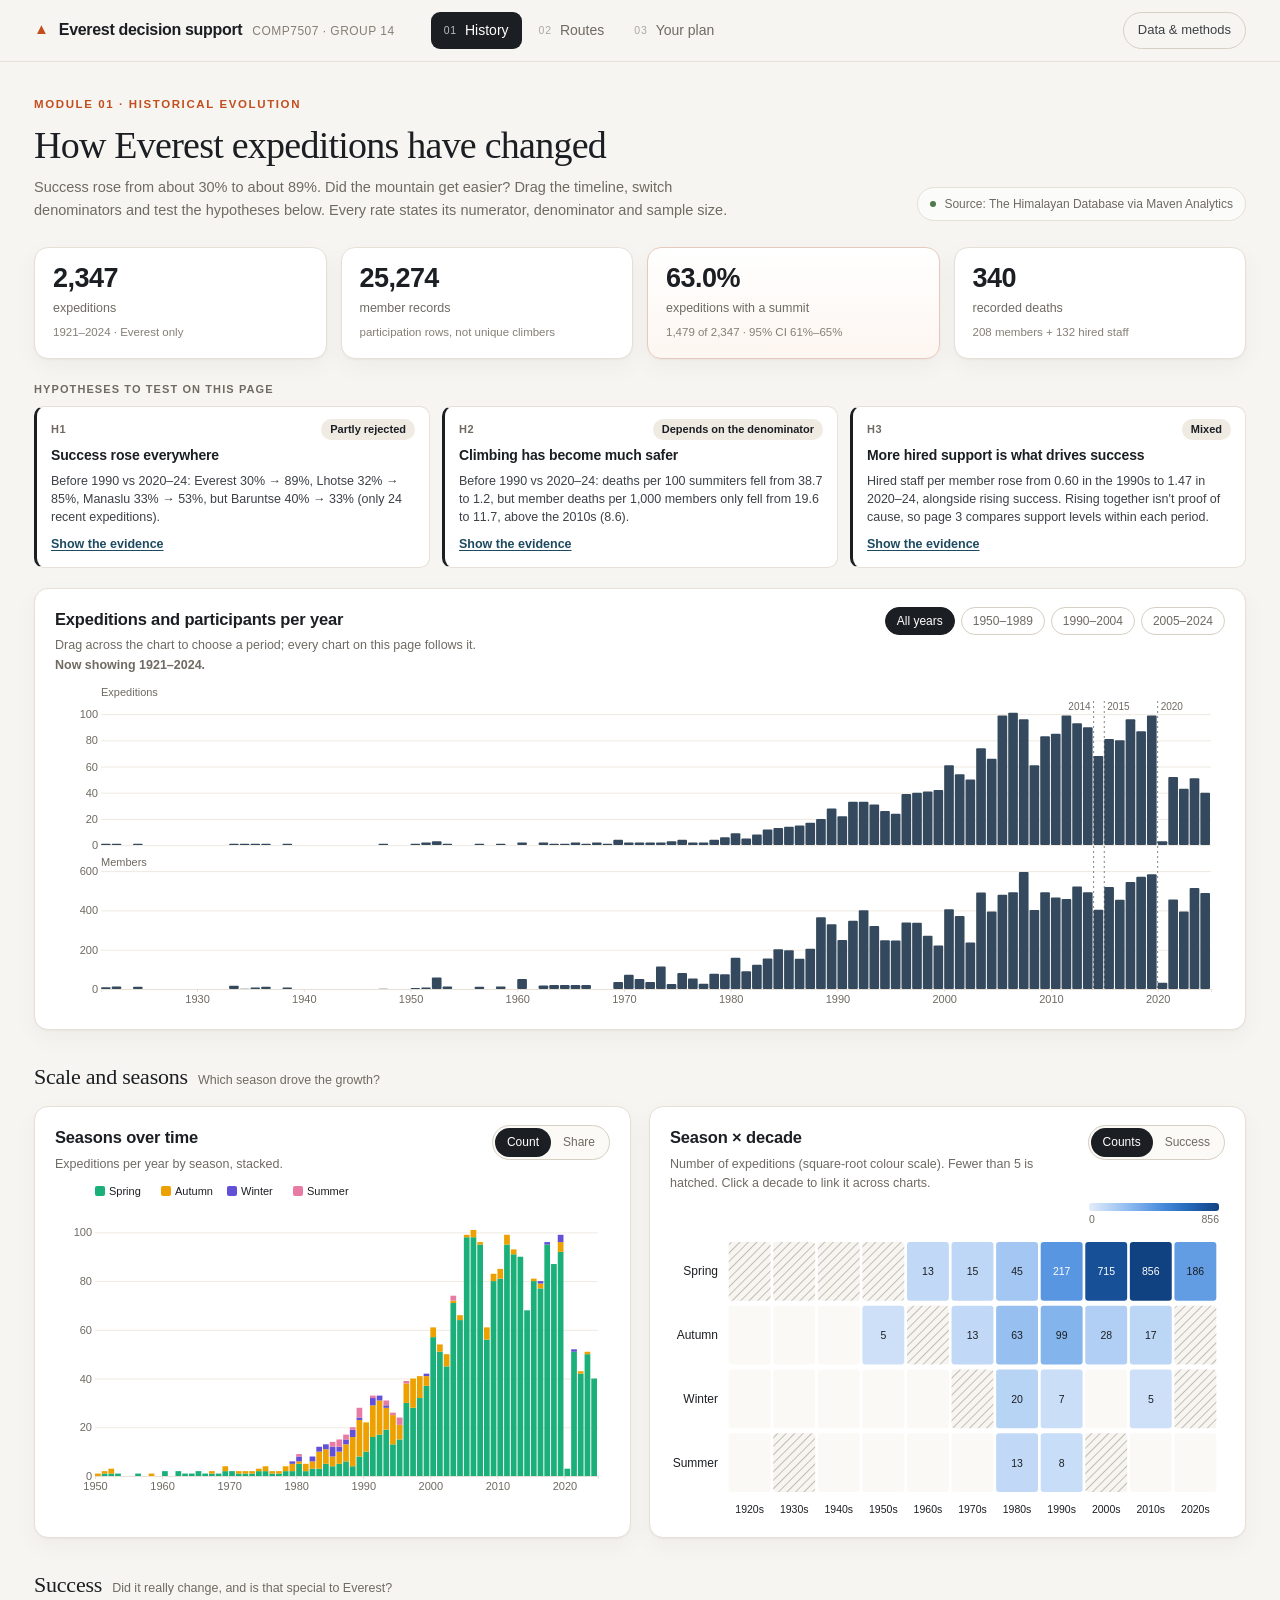
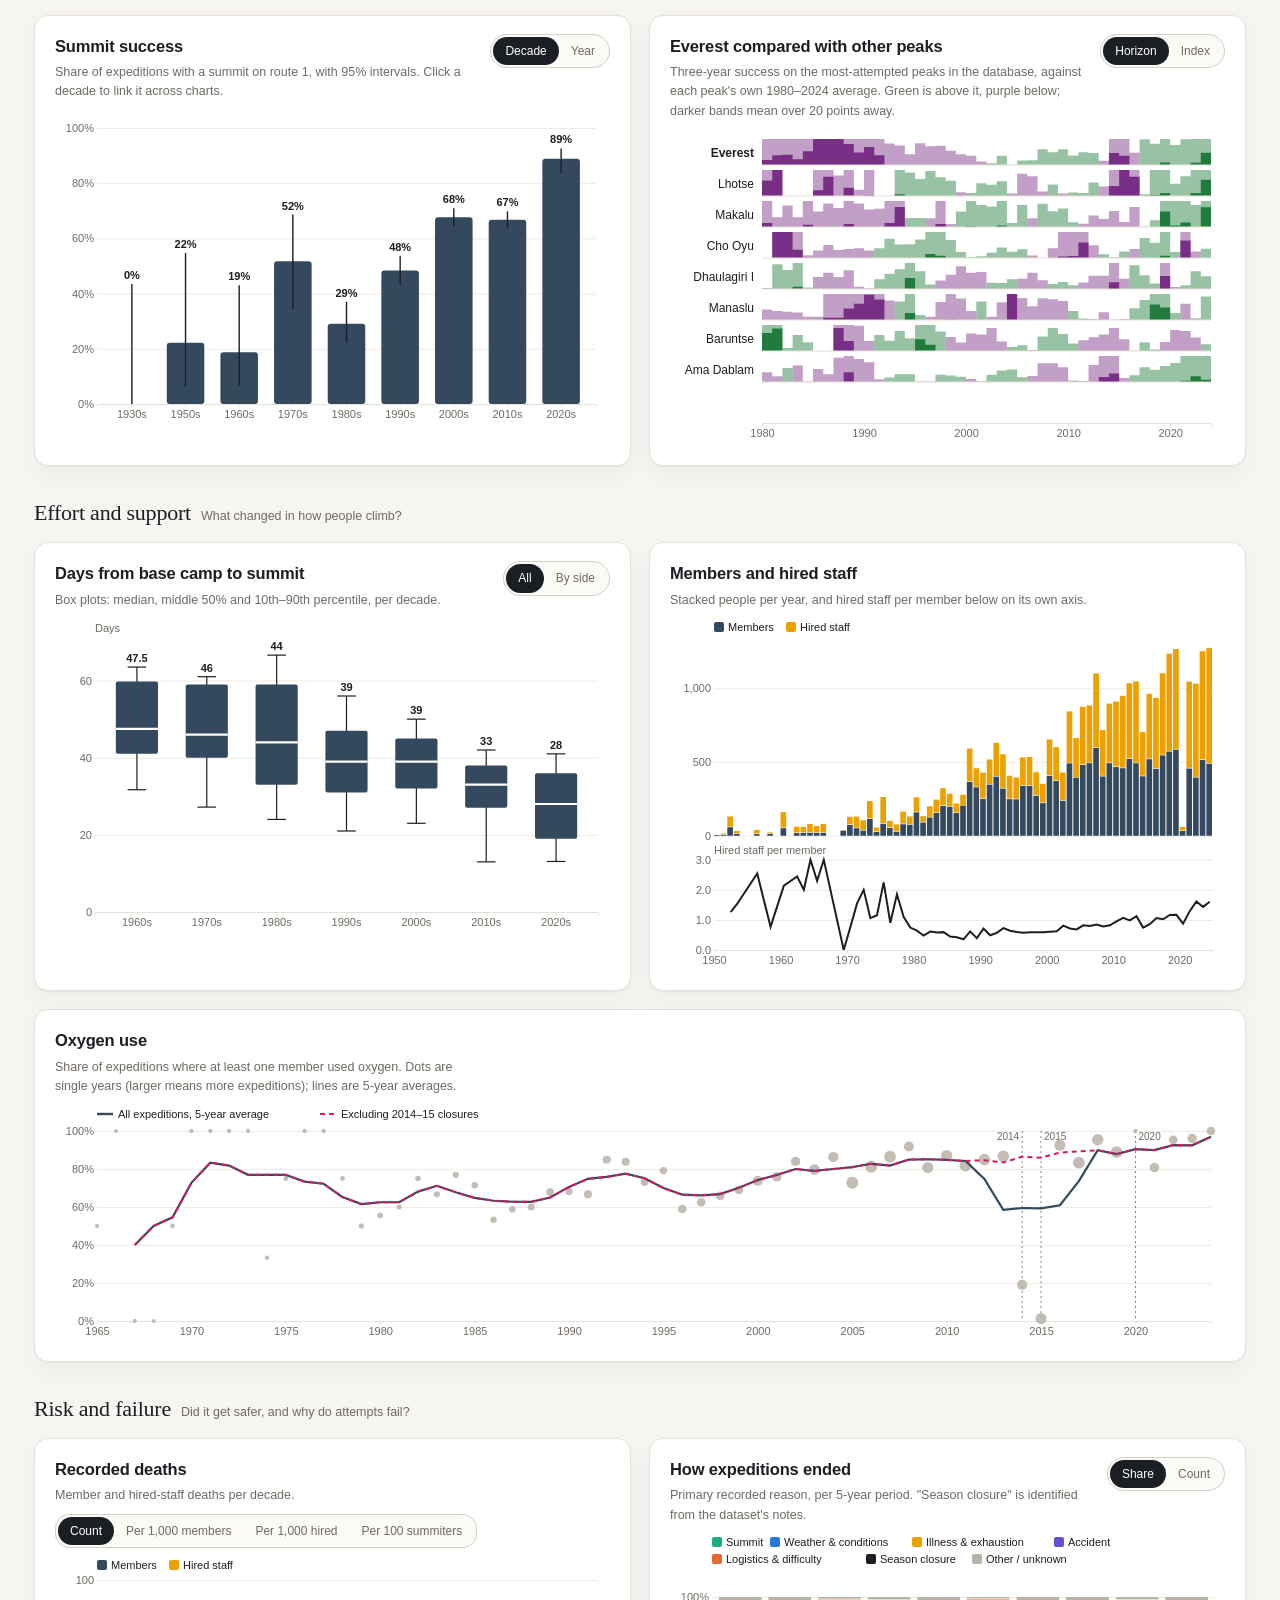
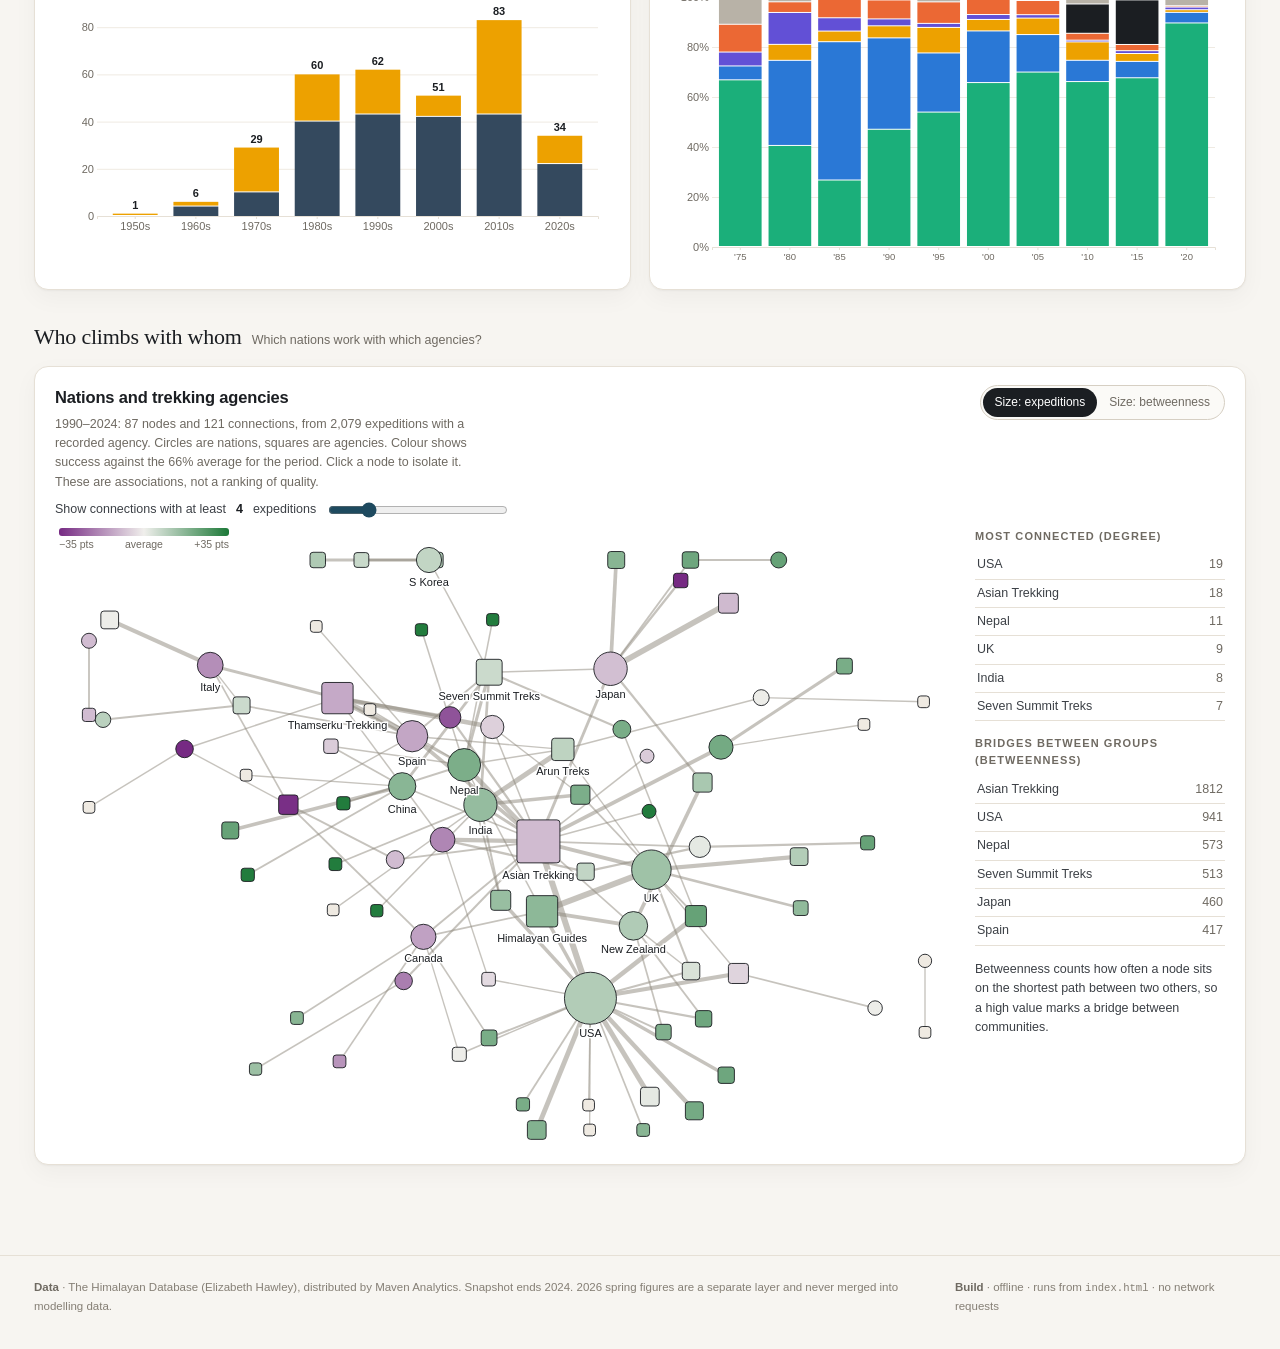
==== commit cdbc9be5: "Page 2: filters now drive every chart, the map and 3D terrain - Map and 3D respond to filters: route" ====
--- a/COMP7507 Visualization and visual analytics/GroupProject/COMP7507-G14-everest-project/everest-app/index.html
+++ b/COMP7507 Visualization and visual analytics/GroupProject/COMP7507-G14-everest-project/everest-app/index.html
@@ -38,8 +38,8 @@
         <p class="eyebrow">Module 01 · historical evolution</p>
         <h1>How Everest expeditions have changed</h1>
         <p class="lede">
-          2,347 expeditions and 25,274 participation records, 1921–2024. Counts and rates are
-          kept separate, and every rate states its numerator, denominator and sample size.
+          Success rose from about 30% to about 89%. Did the mountain get easier? Drag the timeline,
+          switch denominators and test the hypotheses below. Every rate states its numerator, denominator and sample size.
         </p>
       </div>
       <div class="view-note">
@@ -48,82 +48,103 @@
     </div>
 
     <div class="kpis" id="m1-kpis"></div>
-
-    <div class="card card--wide">
+    <div class="findings" id="m1-findings"></div>
+
+    <div class="card card--wide" id="m1-card-annual">
       <div class="card-head">
         <div>
           <h2>Expeditions and participants per year</h2>
-          <p class="hint">Bars are expeditions; the lower panel counts member records (people, not unique climbers).</p>
+          <p class="hint">Drag across the chart to choose a period; every chart on this page follows it. <b id="m1-range-label"></b></p>
         </div>
         <div class="chip-row" id="m1-era-chips"></div>
       </div>
-      <div class="chart" id="m1-annual" style="height:430px"></div>
-    </div>
-
-    <div class="grid2">
-      <div class="card">
-        <div class="card-head">
-          <div>
-            <h2>Summit success by decade</h2>
-            <p class="hint" id="m1-success-hint">Share of expeditions with a summit on route 1; whiskers are 95% Wilson intervals. Click a decade to highlight it in the heatmap.</p>
-          </div>
-        </div>
-        <div class="chart" id="m1-success" style="height:320px"></div>
-      </div>
-      <div class="card">
-        <div class="card-head">
-          <div>
-            <h2>Season × decade</h2>
-            <p class="hint" id="m1-heat-hint">Number of expeditions (sqrt colour scale). Cells with fewer than 5 are faded.</p>
-          </div>
-          <div class="seg" id="m1-heat-toggle">
-            <button data-mode="count" class="is-active">counts</button>
-            <button data-mode="rate">success</button>
-          </div>
-        </div>
-        <div class="chart" id="m1-heat" style="height:320px"></div>
-      </div>
-    </div>
-
-    <div class="grid2">
-      <div class="card">
-        <div class="card-head">
-          <div>
-            <h2>Days from base camp to summit</h2>
-            <p class="hint">Distribution per decade: median, interquartile range and 10–90th percentile.</p>
-          </div>
-        </div>
-        <div class="chart" id="m1-duration" style="height:320px"></div>
-      </div>
-      <div class="card">
-        <div class="card-head">
-          <div>
-            <h2>Members and hired staff</h2>
-            <p class="hint">Expedition sums per year. Hired staff outnumber members more than two to one.</p>
-          </div>
-        </div>
-        <div class="chart" id="m1-structure" style="height:320px"></div>
-      </div>
-    </div>
-
-    <div class="grid2">
-      <div class="card">
-        <div class="card-head">
-          <div>
-            <h2>Oxygen use</h2>
-            <p class="hint">Share of expeditions where at least one member used supplementary oxygen.</p>
-          </div>
-        </div>
-        <div class="chart" id="m1-o2" style="height:280px"></div>
-      </div>
-      <div class="card">
-        <div class="card-head">
-          <div>
-            <h2>Recorded deaths</h2>
-            <p class="hint">Member and hired deaths per decade, with deaths per 1,000 people on the mountain.</p>
-          </div>
-        </div>
-        <div class="chart" id="m1-deaths" style="height:280px"></div>
+      <div class="chart" id="m1-annual"></div>
+    </div>
+
+    <h2 class="section-title">Scale and seasons <small>Which season drove the growth?</small></h2>
+    <div class="grid2">
+      <div class="card" id="m1-card-season">
+        <div class="card-head">
+          <div><h2>Seasons over time</h2><p class="hint">Expeditions per year by season, stacked.</p></div>
+          <div class="seg" id="m1-season-mode"><button data-mode="count">Count</button><button data-mode="share">Share</button></div>
+        </div>
+        <div class="chart" id="m1-season"></div>
+      </div>
+      <div class="card" id="m1-card-heat">
+        <div class="card-head">
+          <div><h2>Season × decade</h2><p class="hint" id="m1-heat-hint"></p></div>
+          <div class="seg" id="m1-heat-toggle"><button data-mode="count">Counts</button><button data-mode="rate">Success</button></div>
+        </div>
+        <div class="chart" id="m1-heat"></div>
+      </div>
+    </div>
+
+    <h2 class="section-title">Success <small>Did it really change, and is that special to Everest?</small></h2>
+    <div class="grid2">
+      <div class="card" id="m1-card-success">
+        <div class="card-head">
+          <div><h2>Summit success</h2><p class="hint" id="m1-success-hint"></p></div>
+          <div class="seg" id="m1-success-mode"><button data-mode="decade">Decade</button><button data-mode="year">Year</button></div>
+        </div>
+        <div class="chart" id="m1-success"></div>
+      </div>
+      <div class="card" id="m1-card-peaks">
+        <div class="card-head">
+          <div><h2>Everest compared with other peaks</h2><p class="hint" id="m1-peaks-hint"></p></div>
+          <div class="seg" id="m1-peaks-mode"><button data-mode="horizon">Horizon</button><button data-mode="index">Index</button></div>
+        </div>
+        <div class="chart" id="m1-peaks"></div>
+      </div>
+    </div>
+
+    <h2 class="section-title">Effort and support <small>What changed in how people climb?</small></h2>
+    <div class="grid2">
+      <div class="card" id="m1-card-duration">
+        <div class="card-head">
+          <div><h2>Days from base camp to summit</h2><p class="hint">Box plots: median, middle 50% and 10th–90th percentile, per decade.</p></div>
+          <div class="seg" id="m1-duration-mode"><button data-mode="all">All</button><button data-mode="side">By side</button></div>
+        </div>
+        <div class="chart" id="m1-duration"></div>
+      </div>
+      <div class="card" id="m1-card-structure">
+        <div class="card-head"><div><h2>Members and hired staff</h2><p class="hint">Stacked people per year, and hired staff per member below on its own axis.</p></div></div>
+        <div class="chart" id="m1-structure"></div>
+      </div>
+    </div>
+    <div class="card card--wide" id="m1-card-o2" style="margin-top:18px">
+      <div class="card-head"><div><h2>Oxygen use</h2><p class="hint">Share of expeditions where at least one member used oxygen. Dots are single years (larger means more expeditions); lines are 5-year averages.</p></div></div>
+      <div class="chart" id="m1-o2"></div>
+    </div>
+
+    <h2 class="section-title">Risk and failure <small>Did it get safer, and why do attempts fail?</small></h2>
+    <div class="grid2">
+      <div class="card" id="m1-card-deaths">
+        <div class="card-head">
+          <div><h2>Recorded deaths</h2><p class="hint" id="m1-deaths-hint"></p></div>
+        </div>
+        <div class="seg seg--wrap" id="m1-deaths-mode" style="margin-bottom:8px"><button data-mode="count">Count</button><button data-mode="members">Per 1,000 members</button><button data-mode="hired">Per 1,000 hired</button><button data-mode="summits">Per 100 summiters</button></div>
+        <div class="chart" id="m1-deaths"></div>
+      </div>
+      <div class="card" id="m1-card-ended">
+        <div class="card-head">
+          <div><h2>How expeditions ended</h2><p class="hint">Primary recorded reason, per 5-year period. "Season closure" is identified from the dataset's notes.</p></div>
+          <div class="seg" id="m1-ended-mode"><button data-mode="share">Share</button><button data-mode="count">Count</button></div>
+        </div>
+        <div class="chart" id="m1-ended"></div>
+      </div>
+    </div>
+
+    <h2 class="section-title">Who climbs with whom <small>Which nations work with which agencies?</small></h2>
+    <div class="card card--wide" id="m1-card-net">
+      <div class="card-head">
+        <div><h2>Nations and trekking agencies</h2><p class="hint" id="m1-net-hint"></p></div>
+        <div class="seg" id="m1-net-size"><button data-mode="expeditions">Size: expeditions</button><button data-mode="betweenness">Size: betweenness</button></div>
+      </div>
+      <div class="net-controls"><label>Show connections with at least <output id="m1-net-out"></output> expeditions
+        <input type="range" id="m1-net-min" class="range" min="2" max="12" step="1" value="4"></label></div>
+      <div class="net-layout">
+        <div class="chart" id="m1-net"></div>
+        <div class="net-side" id="m1-net-side"></div>
       </div>
     </div>
   </section>
@@ -135,8 +156,8 @@
         <p class="eyebrow">Module 02 · routes and current situation</p>
         <h1>Compare the two sides, like for like</h1>
         <p class="lede">
-          Filter to a side, season, period or route group, then compare success, duration, team
-          structure, oxygen and risk. Every number is recomputed from the same expedition rows.
+          Filter once, and every chart, the map and the 3D terrain respond. Compare the sides, find where
+          expeditions stop, and check when they summit. Every number is recomputed from the same expedition rows.
         </p>
       </div>
       <div class="view-note">
@@ -146,39 +167,63 @@
 
     <div class="filterbar" id="m2-filters"></div>
     <div class="kpis" id="m2-kpis"></div>
-
-    <div class="grid2">
-      <div class="card">
-        <div class="card-head">
-          <div>
-            <h2>South vs north</h2>
-            <p class="hint" id="m2-compare-hint">Like-for-like comparison under the current filters.</p>
-          </div>
-        </div>
-        <div class="chart" id="m2-compare" style="height:360px"></div>
-      </div>
-      <div class="card">
-        <div class="card-head">
-          <div>
-            <h2>Route families</h2>
-            <p class="hint">Grouped by the leading route name, at least 20 expeditions, ordered by success.</p>
-          </div>
-        </div>
-        <div class="chart" id="m2-routes" style="height:360px"></div>
-      </div>
-    </div>
-
-    <div class="card card--wide" id="geo-card">
+    <div class="findings" id="m2-findings"></div>
+
+    <h2 class="section-title">South vs north <small>How do the sides compare, and is the gap stable?</small></h2>
+    <div class="grid2">
+      <div class="card" id="m2-card-compare">
+        <div class="card-head"><div><h2>Six measures, like for like</h2>
+          <p class="hint" id="m2-compare-hint"></p></div></div>
+        <div class="chart" id="m2-compare"></div>
+      </div>
+      <div class="card" id="m2-card-gap">
+        <div class="card-head"><div><h2>The gap through time</h2>
+          <p class="hint" id="m2-gap-hint"></p></div></div>
+        <div class="chart" id="m2-gap"></div>
+      </div>
+    </div>
+
+    <h2 class="section-title">Which route <small>Which of the 137 route names matter?</small></h2>
+    <div class="card card--wide" id="m2-card-routes">
+      <div class="card-head">
+        <div><h2>Route families</h2><p class="hint" id="m2-routes-hint"></p></div>
+        <div class="seg" id="m2-routes-mode"><button data-mode="bars">Ranked bars</button><button data-mode="tree">Treemap</button></div>
+      </div>
+      <div class="chart" id="m2-routes"></div>
+    </div>
+
+    <h2 class="section-title">Where on the mountain <small>Where do expeditions stop?</small></h2>
+    <div class="grid2">
+      <div class="card" id="m2-card-funnel">
+        <div class="card-head"><div><h2>How far up expeditions got</h2>
+          <p class="hint" id="m2-funnel-hint"></p></div></div>
+        <div class="chart" id="m2-funnel"></div>
+      </div>
+      <div class="card" id="m2-card-camps">
+        <div class="card-head">
+          <div><h2>Camp altitude profile</h2>
+          <p class="hint">Median altitude in the campsite field, with the share of expeditions listing each camp, all seasons 1921–2024.</p></div>
+          <div class="seg" id="m2-camp-side">
+            <button data-side="south">South</button><button data-side="north">North</button><button data-side="both" class="is-active">Both</button>
+          </div>
+        </div>
+        <div class="chart" id="m2-camps"></div>
+      </div>
+    </div>
+
+    <div class="card card--wide" id="geo-card" style="margin-top:18px">
       <div class="card-head">
         <div>
           <h2>Route and terrain</h2>
-          <p class="hint">SRTM elevation model with the two standard routes. Camps, cols and peaks are
-          mapped in OpenStreetMap; drag the 3D view to orbit, scroll to zoom.</p>
-        </div>
-        <div class="seg" id="geo-mode">
-          <button data-mode="map">Map</button>
-          <button data-mode="3d">3D</button>
-          <button data-mode="both" class="is-active">Both</button>
+          <p class="hint">Route width and the percentages on each camp show the share of filtered expeditions that got that high, so they change with the filters. Drag the 3D view to orbit, scroll to zoom.</p>
+        </div>
+        <div class="seg-row">
+          <div class="seg" id="geo-contour"><button data-mode="on">Contours on</button><button data-mode="off">Off</button></div>
+          <div class="seg" id="geo-mode">
+            <button data-mode="map">Map</button>
+            <button data-mode="3d">3D</button>
+            <button data-mode="both" class="is-active">Both</button>
+          </div>
         </div>
       </div>
       <div class="geo-grid mode-both" id="geo-grid">
@@ -194,24 +239,21 @@
       <div class="geo-foot" id="geo-foot"></div>
     </div>
 
-    <div class="card card--wide">
-      <div class="card-head">
-        <div>
-          <h2>Camp altitude profile (database)</h2>
-          <p class="hint">
-            Median altitude recorded in the free-text campsite field, by side, with the share of
-            expeditions that list each camp. Hover a node for typical dates. Schematic cross-section, not a map.
-          </p>
-        </div>
-        <div class="seg" id="m2-camp-side">
-          <button data-side="south">South</button>
-          <button data-side="north">North</button>
-          <button data-side="both" class="is-active">Both</button>
-        </div>
-      </div>
-      <div class="chart" id="m2-camps" style="height:380px"></div>
-    </div>
-
+    <h2 class="section-title">When <small>Does timing matter?</small></h2>
+    <div class="grid2 grid2--wide-left">
+      <div class="card" id="m2-card-calendar">
+        <div class="card-head"><div><h2>Summit calendar</h2>
+          <p class="hint" id="m2-calendar-hint"></p></div></div>
+        <div class="chart" id="m2-calendar"></div>
+      </div>
+      <div class="card" id="m2-card-bc">
+        <div class="card-head"><div><h2>Does arriving early help?</h2>
+          <p class="hint" id="m2-bc-hint"></p></div></div>
+        <div class="chart" id="m2-bc"></div>
+      </div>
+    </div>
+
+    <h2 class="section-title">Current season <small>Kept separate from the historical records</small></h2>
     <div class="card card--wide current-card" id="m2-current"></div>
   </section>
 
@@ -367,6 +409,7 @@
 <script src="data/terrain/features.js"></script>
 <script src="js/util.js"></script>
 <script src="js/store.js"></script>
+<script src="js/network.js"></script>
 <script src="js/module1.js"></script>
 <script src="js/module2.js"></script>
 <script src="js/geo.js"></script>
--- a/COMP7507 Visualization and visual analytics/GroupProject/COMP7507-G14-everest-project/everest-app/css/app.css
+++ b/COMP7507 Visualization and visual analytics/GroupProject/COMP7507-G14-everest-project/everest-app/css/app.css
@@ -304,6 +304,13 @@
 .net-side td { padding: 4px 2px; border-bottom: 1px solid var(--line); }
 .net-side td:last-child { text-align: right; color: var(--muted); }
 @media (max-width: 1100px) { .net-layout { grid-template-columns: minmax(0, 1fr); } }
+
+.grid2--wide-left { grid-template-columns: minmax(0, 1.65fr) minmax(0, 1fr); }
+.filter-chip { display: inline-flex; gap: 6px; align-items: center; border: 1px solid var(--ink); background: #fff; border-radius: 99px; padding: 5px 11px; font-size: 12px; color: var(--ink); }
+.filter-actions { margin-left: auto; display: flex; gap: 8px; align-items: center; flex-wrap: wrap; }
+.filter-actions .filter-reset { margin-left: 0; }
+.mini-chart { margin-top: 14px; padding-top: 12px; border-top: 1px dashed var(--line-strong); }
+@media (max-width: 1100px) { .grid2--wide-left { grid-template-columns: minmax(0, 1fr); } }
 
 /* -------------------------------------------------------------- findings */
 .findings { margin-bottom: 20px; }
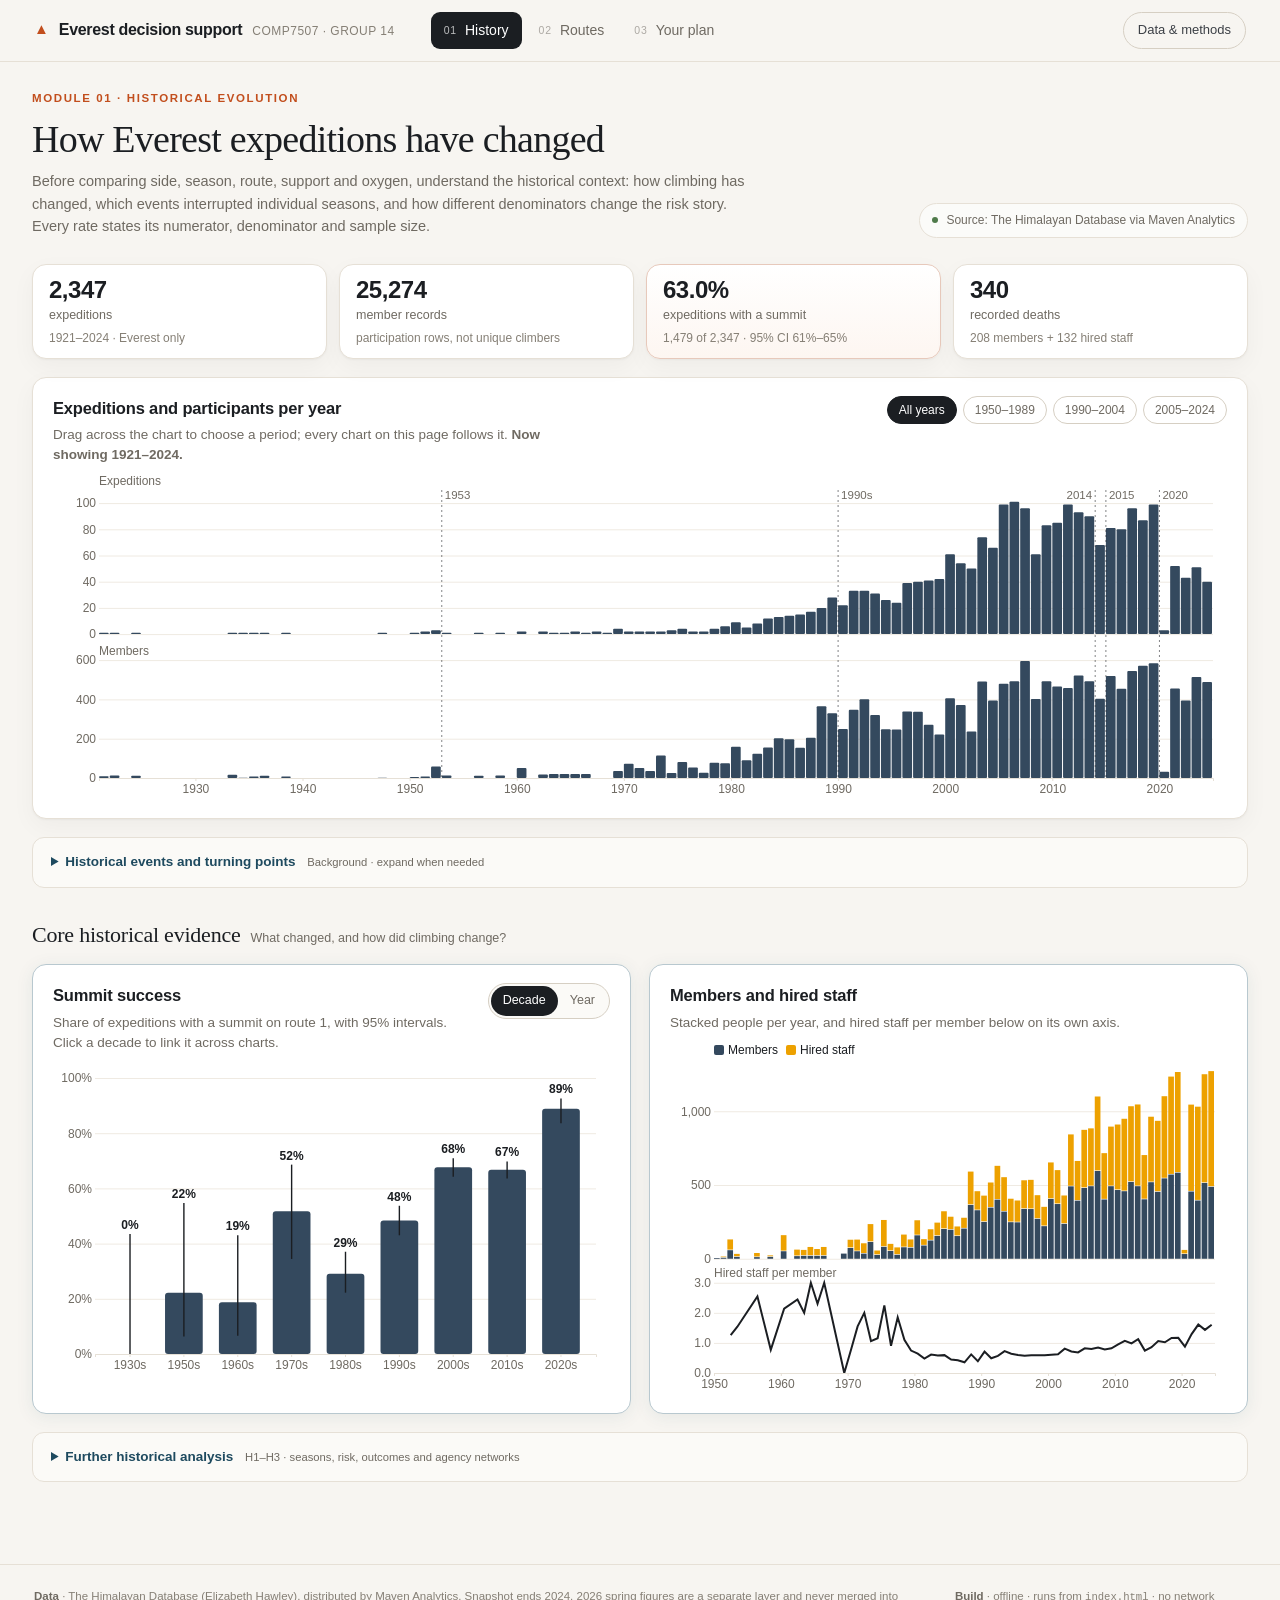
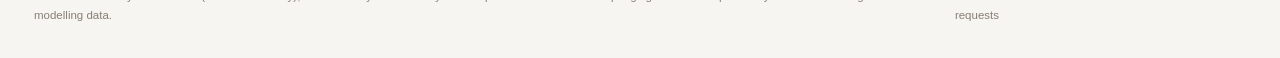
==== commit 1707cde3: "COMP7507 G14 Everest: merge teammates' 14 Nov update (event explorer, layout cleanup) - History: sou" ====
--- a/COMP7507 Visualization and visual analytics/GroupProject/COMP7507-G14-everest-project/everest-app/index.html
+++ b/COMP7507 Visualization and visual analytics/GroupProject/COMP7507-G14-everest-project/everest-app/index.html
@@ -38,8 +38,8 @@
         <p class="eyebrow">Module 01 · historical evolution</p>
         <h1>How Everest expeditions have changed</h1>
         <p class="lede">
-          Success rose from about 30% to about 89%. Did the mountain get easier? Drag the timeline,
-          switch denominators and test the hypotheses below. Every rate states its numerator, denominator and sample size.
+          Before comparing side, season, route, support and oxygen, understand the historical context: how climbing has changed,
+          which events interrupted individual seasons, and how different denominators change the risk story. Every rate states its numerator, denominator and sample size.
         </p>
       </div>
       <div class="view-note">
@@ -48,7 +48,6 @@
     </div>
 
     <div class="kpis" id="m1-kpis"></div>
-    <div class="findings" id="m1-findings"></div>
 
     <div class="card card--wide" id="m1-card-annual">
       <div class="card-head">
@@ -61,6 +60,45 @@
       <div class="chart" id="m1-annual"></div>
     </div>
 
+    <details class="secondary" id="m1-events-details">
+      <summary>Historical events and turning points <small>Background · expand when needed</small></summary>
+      <div class="secondary-body">
+    <div class="card card--wide event-card" id="m1-card-events">
+      <div class="card-head">
+        <div>
+          <h2>Events and turning points</h2>
+          <p class="hint">What happened around the changes? Select an event for context, fixed-window comparisons and a link to the related evidence.</p>
+        </div>
+        <button class="ghost" id="m1-event-clear" type="button">Clear event</button>
+      </div>
+      <div class="event-layout">
+        <div class="event-list" id="m1-event-list" aria-label="Historical events"></div>
+        <div class="event-detail" id="m1-event-detail" aria-live="polite"></div>
+      </div>
+    </div>
+      </div>
+    </details>
+
+    <h2 class="section-title">Core historical evidence <small>What changed, and how did climbing change?</small></h2>
+    <div class="grid2">
+      <div class="card card--hero" id="m1-card-success">
+        <div class="card-head">
+          <div><h2>Summit success</h2><p class="hint" id="m1-success-hint"></p></div>
+          <div class="seg" id="m1-success-mode"><button data-mode="decade">Decade</button><button data-mode="year">Year</button></div>
+        </div>
+        <div class="chart" id="m1-success"></div>
+      </div>
+      <div class="card card--hero" id="m1-card-structure">
+        <div class="card-head"><div><h2>Members and hired staff</h2><p class="hint">Stacked people per year, and hired staff per member below on its own axis.</p></div></div>
+        <div class="chart" id="m1-structure"></div>
+      </div>
+    </div>
+
+    <details class="secondary">
+      <summary>Further historical analysis <small>H1–H3 · seasons, risk, outcomes and agency networks</small></summary>
+      <div class="secondary-body">
+        <div class="findings" id="m1-findings"></div>
+
     <h2 class="section-title">Scale and seasons <small>Which season drove the growth?</small></h2>
     <div class="grid2">
       <div class="card" id="m1-card-season">
@@ -81,13 +119,6 @@
 
     <h2 class="section-title">Success <small>Did it really change, and is that special to Everest?</small></h2>
     <div class="grid2">
-      <div class="card" id="m1-card-success">
-        <div class="card-head">
-          <div><h2>Summit success</h2><p class="hint" id="m1-success-hint"></p></div>
-          <div class="seg" id="m1-success-mode"><button data-mode="decade">Decade</button><button data-mode="year">Year</button></div>
-        </div>
-        <div class="chart" id="m1-success"></div>
-      </div>
       <div class="card" id="m1-card-peaks">
         <div class="card-head">
           <div><h2>Everest compared with other peaks</h2><p class="hint" id="m1-peaks-hint"></p></div>
@@ -105,10 +136,6 @@
           <div class="seg" id="m1-duration-mode"><button data-mode="all">All</button><button data-mode="side">By side</button></div>
         </div>
         <div class="chart" id="m1-duration"></div>
-      </div>
-      <div class="card" id="m1-card-structure">
-        <div class="card-head"><div><h2>Members and hired staff</h2><p class="hint">Stacked people per year, and hired staff per member below on its own axis.</p></div></div>
-        <div class="chart" id="m1-structure"></div>
       </div>
     </div>
     <div class="card card--wide" id="m1-card-o2" style="margin-top:18px">
@@ -121,8 +148,8 @@
       <div class="card" id="m1-card-deaths">
         <div class="card-head">
           <div><h2>Recorded deaths</h2><p class="hint" id="m1-deaths-hint"></p></div>
-        </div>
-        <div class="seg seg--wrap" id="m1-deaths-mode" style="margin-bottom:8px"><button data-mode="count">Count</button><button data-mode="members">Per 1,000 members</button><button data-mode="hired">Per 1,000 hired</button><button data-mode="summits">Per 100 summiters</button></div>
+          <div class="seg seg--wrap" id="m1-deaths-mode"><button data-mode="count">Count</button><button data-mode="members">Per 1,000 members</button><button data-mode="hired">Per 1,000 hired</button><button data-mode="summits">Per 100 summiters</button></div>
+        </div>
         <div class="chart" id="m1-deaths"></div>
       </div>
       <div class="card" id="m1-card-ended">
@@ -147,6 +174,8 @@
         <div class="net-side" id="m1-net-side"></div>
       </div>
     </div>
+      </div>
+    </details>
   </section>
 
   <!-- ============================== 02 ROUTES ============================== -->
@@ -167,17 +196,16 @@
 
     <div class="filterbar" id="m2-filters"></div>
     <div class="kpis" id="m2-kpis"></div>
-    <div class="findings" id="m2-findings"></div>
 
     <h2 class="section-title">South vs north <small>How do the sides compare, and is the gap stable?</small></h2>
     <div class="grid2">
       <div class="card" id="m2-card-compare">
-        <div class="card-head"><div><h2>Six measures, like for like</h2>
+        <div class="card-head"><div><h2>Current south–north comparison</h2>
           <p class="hint" id="m2-compare-hint"></p></div></div>
         <div class="chart" id="m2-compare"></div>
       </div>
       <div class="card" id="m2-card-gap">
-        <div class="card-head"><div><h2>The gap through time</h2>
+        <div class="card-head"><div><h2>Is the south–north gap stable?</h2>
           <p class="hint" id="m2-gap-hint"></p></div></div>
         <div class="chart" id="m2-gap"></div>
       </div>
@@ -186,16 +214,24 @@
     <h2 class="section-title">Which route <small>Which of the 137 route names matter?</small></h2>
     <div class="card card--wide" id="m2-card-routes">
       <div class="card-head">
-        <div><h2>Route families</h2><p class="hint" id="m2-routes-hint"></p></div>
+        <div><h2>Success by route family</h2><p class="hint" id="m2-routes-hint"></p></div>
         <div class="seg" id="m2-routes-mode"><button data-mode="bars">Ranked bars</button><button data-mode="tree">Treemap</button></div>
       </div>
       <div class="chart" id="m2-routes"></div>
     </div>
 
+    <details class="secondary">
+      <summary>Questions and evidence <small>H4–H6 · after the core comparison</small></summary>
+      <div class="secondary-body"><div class="findings" id="m2-findings"></div></div>
+    </details>
+
+    <details class="secondary">
+      <summary>Further exploration <small>Altitude, 2D/3D terrain, summit timing and current season</small></summary>
+      <div class="secondary-body">
     <h2 class="section-title">Where on the mountain <small>Where do expeditions stop?</small></h2>
     <div class="grid2">
       <div class="card" id="m2-card-funnel">
-        <div class="card-head"><div><h2>How far up expeditions got</h2>
+        <div class="card-head"><div><h2>Where do expeditions stop?</h2>
           <p class="hint" id="m2-funnel-hint"></p></div></div>
         <div class="chart" id="m2-funnel"></div>
       </div>
@@ -255,6 +291,8 @@
 
     <h2 class="section-title">Current season <small>Kept separate from the historical records</small></h2>
     <div class="card card--wide current-card" id="m2-current"></div>
+      </div>
+    </details>
   </section>
 
   <!-- ============================== 03 PLAN ============================== -->
@@ -273,14 +311,12 @@
       </div>
     </div>
 
-    <div class="findings" id="m3-findings"></div>
-
     <div class="plan-grid">
       <aside class="card form-card" id="m3-form"></aside>
       <div class="plan-main">
         <div class="card plan-time-card" id="m3-timeline-card">
           <div class="tl-head">
-            <div><strong>Period for all views below</strong> <span id="m3-range-label" class="tl-range"></span></div>
+            <div><strong>Period for Over time, Connections and Records</strong> <span id="m3-range-label" class="tl-range"></span></div>
             <label class="tl-check"><input type="checkbox" id="m3-closure" checked> Exclude expeditions abandoned in the 2014–15 closures</label>
           </div>
           <div class="chart" id="m3-timeline"></div>
@@ -288,9 +324,9 @@
         <nav class="subtabs" id="m3-subtabs" role="tablist" aria-label="Plan sections">
           <button role="tab" data-tab="estimate">Estimate</button>
           <button role="tab" data-tab="time">Over time</button>
-          <button role="tab" data-tab="links">Connections</button>
           <button role="tab" data-tab="records">Records</button>
           <button role="tab" data-tab="trust">Trust</button>
+          <button role="tab" data-tab="links">Connections</button>
         </nav>
 
         <div class="plan-tab" data-tab="estimate">
@@ -375,6 +411,11 @@
         </div>
       </div>
     </div>
+
+    <details class="secondary">
+      <summary>Questions and evidence <small>H7, H8 and H3 · after your plan results</small></summary>
+      <div class="secondary-body"><div class="findings" id="m3-findings"></div></div>
+    </details>
   </section>
 </main>
 
@@ -405,12 +446,15 @@
 <script src="data/everest_data.js"></script>
 <script src="data/model.js"></script>
 <script src="data/plan_data.js"></script>
+<script src="data/events.js"></script>
 <script src="data/terrain/terrain.js"></script>
+<script src="data/terrain/terrain-texture.js"></script>
 <script src="data/terrain/features.js"></script>
 <script src="js/util.js"></script>
 <script src="js/store.js"></script>
 <script src="js/network.js"></script>
 <script src="js/module1.js"></script>
+<script src="js/history_events.js"></script>
 <script src="js/module2.js"></script>
 <script src="js/geo.js"></script>
 <script src="js/plan_core.js"></script>
--- a/COMP7507 Visualization and visual analytics/GroupProject/COMP7507-G14-everest-project/everest-app/css/app.css
+++ b/COMP7507 Visualization and visual analytics/GroupProject/COMP7507-G14-everest-project/everest-app/css/app.css
@@ -97,7 +97,7 @@
 .ghost:hover { background: #fff; border-color: var(--faint); }
 
 /* ------------------------------------------------------------------ view */
-main { max-width: 1280px; margin: 0 auto; padding: 34px 34px 72px; }
+main { max-width: 1600px; margin: 0 auto; padding: 28px 32px 64px; }
 
 .view { display: none; }
 .view.is-active { display: block; animation: fade .22s ease; }
@@ -146,24 +146,24 @@
 .dot { width: 6px; height: 6px; border-radius: 50%; background: var(--green); display: inline-block; }
 
 /* ------------------------------------------------------------------ kpi */
-.kpis { display: grid; grid-template-columns: repeat(4, 1fr); gap: 14px; margin-bottom: 22px; }
+.kpis { display: grid; grid-template-columns: repeat(4, 1fr); gap: 12px; margin-bottom: 18px; }
 .kpi {
   background: var(--card);
   border: 1px solid var(--line);
   border-radius: var(--radius);
-  padding: 16px 18px;
+  padding: 12px 16px;
   box-shadow: var(--shadow);
 }
 .kpi-value {
-  font-size: 27px;
+  font-size: 24px;
   font-weight: 600;
   letter-spacing: -.02em;
   font-variant-numeric: tabular-nums;
   line-height: 1.1;
 }
 .kpi-value small { font-size: 14px; font-weight: 500; color: var(--muted); letter-spacing: 0; }
-.kpi-label { font-size: 12.5px; color: var(--muted); margin-top: 5px; }
-.kpi-sub { font-size: 11.5px; color: var(--faint); margin-top: 6px; }
+.kpi-label { font-size: 12.5px; color: var(--muted); margin-top: 3px; }
+.kpi-sub { font-size: 12px; color: var(--faint); margin-top: 4px; line-height: 1.35; }
 .kpi--accent { border-color: #e7c9bb; background: linear-gradient(180deg, #fff, #fdf6f1); }
 
 /* ----------------------------------------------------------------- card */
@@ -183,19 +183,29 @@
   gap: 18px;
   margin-bottom: 8px;
 }
+.card-head > :first-child { min-width: 0; }
+.card-head > .seg, .card-head > .seg-row, .card-head > .chip-row { margin-inline-start: auto; flex: none; }
 .card h2 { font-size: 16.5px; letter-spacing: -.01em; }
-.card .hint { font-size: 12.5px; color: var(--muted); margin-top: 4px; max-width: 62ch; }
+.card .hint { font-size: 13.5px; color: var(--muted); margin-top: 4px; max-width: 68ch; line-height: 1.45; }
+.form-group-label { margin: 18px 0 2px; color: var(--navy); font-size: 12px; font-weight: 700; letter-spacing: .09em; text-transform: uppercase; }
+.form-group-label:first-child { margin-top: 4px; }
+.form-card { padding-bottom: 24px; }
+@media (max-width: 720px) {
+  .card-head > .seg, .card-head > .seg-row, .card-head > .chip-row { margin-inline-start: 0; }
+}
 .grid2 { display: grid; grid-template-columns: 1fr 1fr; gap: 18px; }
 .grid2 .card { margin-bottom: 0; }
 .grid2 + .grid2, .card--wide + .grid2, .grid2 + .card, .card + .grid2 { margin-top: 18px; }
 .chart { width: 100%; position: relative; }
 .chart svg { display: block; overflow: visible; }
+.chart svg text[font-size="9.5"], .chart svg text[font-size="10"], .chart svg text[font-size="10.5"] { font-size: 11.5px; }
+.chart svg text[font-size="11"] { font-size: 12px; }
 
 /* ------------------------------------------------------------------ seg */
 .seg { display: inline-flex; border: 1px solid var(--line-strong); border-radius: 999px; padding: 2px; background: #fbfaf7; }
 .seg button {
   border: 0; background: transparent; padding: 5px 12px; border-radius: 999px;
-  font-size: 12px; color: var(--muted); transition: background .15s, color .15s;
+  font-size: 12.5px; color: var(--muted); transition: background .15s, color .15s;
 }
 .seg button.is-active { background: var(--ink); color: #fff; }
 
@@ -287,8 +297,9 @@
 .subtabs button { border: 1px solid var(--line-strong); background: #fff; border-radius: 9px; padding: 8px 15px; font-size: 13.5px; color: var(--ink-soft); }
 .subtabs button.is-active { background: var(--ink); border-color: var(--ink); color: #fff; }
 .seg-row { display: flex; gap: 8px; flex-wrap: wrap; justify-content: flex-end; }
-.net-controls { font-size: 12.5px; color: var(--ink-soft); margin: 4px 0 8px; }
+.net-controls { display: flex; align-items: center; gap: 12px; flex-wrap: wrap; font-size: 12.5px; color: var(--ink-soft); margin: 4px 0 8px; }
 .net-controls label { display: flex; align-items: center; gap: 10px; flex-wrap: wrap; }
+.net-layout > .net-side { align-self: start; }
 .net-controls input { width: 180px; }
 .net-controls output { font-weight: 600; color: var(--ink); font-variant-numeric: tabular-nums; }
 .tree-crumb { font-size: 12.5px; color: var(--ink-soft); margin-bottom: 6px; min-height: 18px; }
@@ -311,6 +322,54 @@
 .filter-actions .filter-reset { margin-left: 0; }
 .mini-chart { margin-top: 14px; padding-top: 12px; border-top: 1px dashed var(--line-strong); }
 @media (max-width: 1100px) { .grid2--wide-left { grid-template-columns: minmax(0, 1fr); } }
+
+/* ----------------------------------------------------- content hierarchy */
+.card--hero { border-color: #b8c8cf; box-shadow: 0 3px 18px rgba(30, 74, 95, .08); }
+details.secondary { margin: 18px 0; border: 1px solid var(--line); border-radius: 12px; background: #fbfaf7; }
+details.secondary > summary { padding: 14px 18px; color: var(--navy); font-size: 13.5px; font-weight: 600; cursor: pointer; }
+details.secondary > summary small { margin-left: 8px; color: var(--muted); font-weight: 400; }
+.secondary-body { padding: 0 18px 18px; color: var(--ink-soft); }
+.secondary-body > .card:last-child, .secondary-body > .grid2:last-child { margin-bottom: 0; }
+.secondary-body > .findings { margin-top: 4px; }
+@media (max-width: 720px) {
+  details.secondary > summary small { display: block; margin: 3px 0 0; }
+}
+
+/* --------------------------------------------------------- event explorer */
+.event-layout { display: grid; grid-template-columns: 260px minmax(0, 1fr); gap: 20px; align-items: start; }
+.event-list { display: flex; flex-direction: column; gap: 7px; }
+.event-choice {
+  display: grid; grid-template-columns: 48px minmax(0, 1fr); gap: 1px 9px; text-align: left;
+  border: 1px solid var(--line); border-radius: 9px; background: #fbfaf7; padding: 9px 10px;
+  color: var(--ink-soft); font-size: 12.5px; line-height: 1.35;
+}
+.event-choice:hover { border-color: var(--navy-soft); background: #fff; }
+.event-choice.is-active { border-color: var(--plan); background: #fff5f8; box-shadow: inset 3px 0 0 var(--plan); }
+.event-year { grid-row: 1 / 3; color: var(--ink); font-weight: 700; font-variant-numeric: tabular-nums; }
+.event-choice small { color: var(--muted); font-size: 10.5px; }
+.event-detail { border-left: 1px solid var(--line); padding-left: 20px; min-width: 0; }
+.event-detail h3 { font-size: 17px; margin: 2px 0 7px; }
+.event-detail > p { color: var(--ink-soft); font-size: 12.5px; line-height: 1.5; margin-top: 7px; }
+.event-kicker { color: var(--rust); font-size: 10.5px; font-weight: 700; letter-spacing: .08em; text-transform: uppercase; }
+.event-prompt { padding: 9px 11px; background: #f7f5f1; border-radius: 8px; }
+.event-table { width: 100%; border-collapse: collapse; margin-top: 12px; font-size: 12px; font-variant-numeric: tabular-nums; }
+.event-table th, .event-table td { padding: 8px 9px; border-bottom: 1px solid var(--line); text-align: left; vertical-align: top; }
+.event-table thead th { color: var(--muted); font-size: 10.5px; text-transform: uppercase; letter-spacing: .05em; }
+.event-table tbody th { font-weight: 600; }
+.event-table td small { display: block; color: var(--muted); font-size: 10.5px; margin-top: 2px; }
+.event-small { display: block; width: max-content; margin-top: 4px; padding: 1px 6px; border-radius: 99px; background: #efeae2; color: var(--muted); font-size: 9.5px; font-weight: 500; }
+.event-detail .event-caveat { color: var(--muted); font-size: 11.5px; }
+.event-actions { display: flex; align-items: center; gap: 16px; flex-wrap: wrap; margin-top: 10px; }
+.event-actions a { color: var(--navy); font-size: 11.5px; text-decoration: underline; text-underline-offset: 2px; }
+@media (max-width: 900px) {
+  .event-layout { grid-template-columns: 1fr; }
+  .event-list { flex-direction: row; flex-wrap: wrap; }
+  .event-choice { flex: 1 1 190px; }
+  .event-detail { border-left: 0; border-top: 1px solid var(--line); padding: 16px 0 0; }
+}
+@media (max-width: 560px) {
+  .event-table { display: block; overflow-x: auto; white-space: nowrap; }
+}
 
 /* -------------------------------------------------------------- findings */
 .findings { margin-bottom: 20px; }
